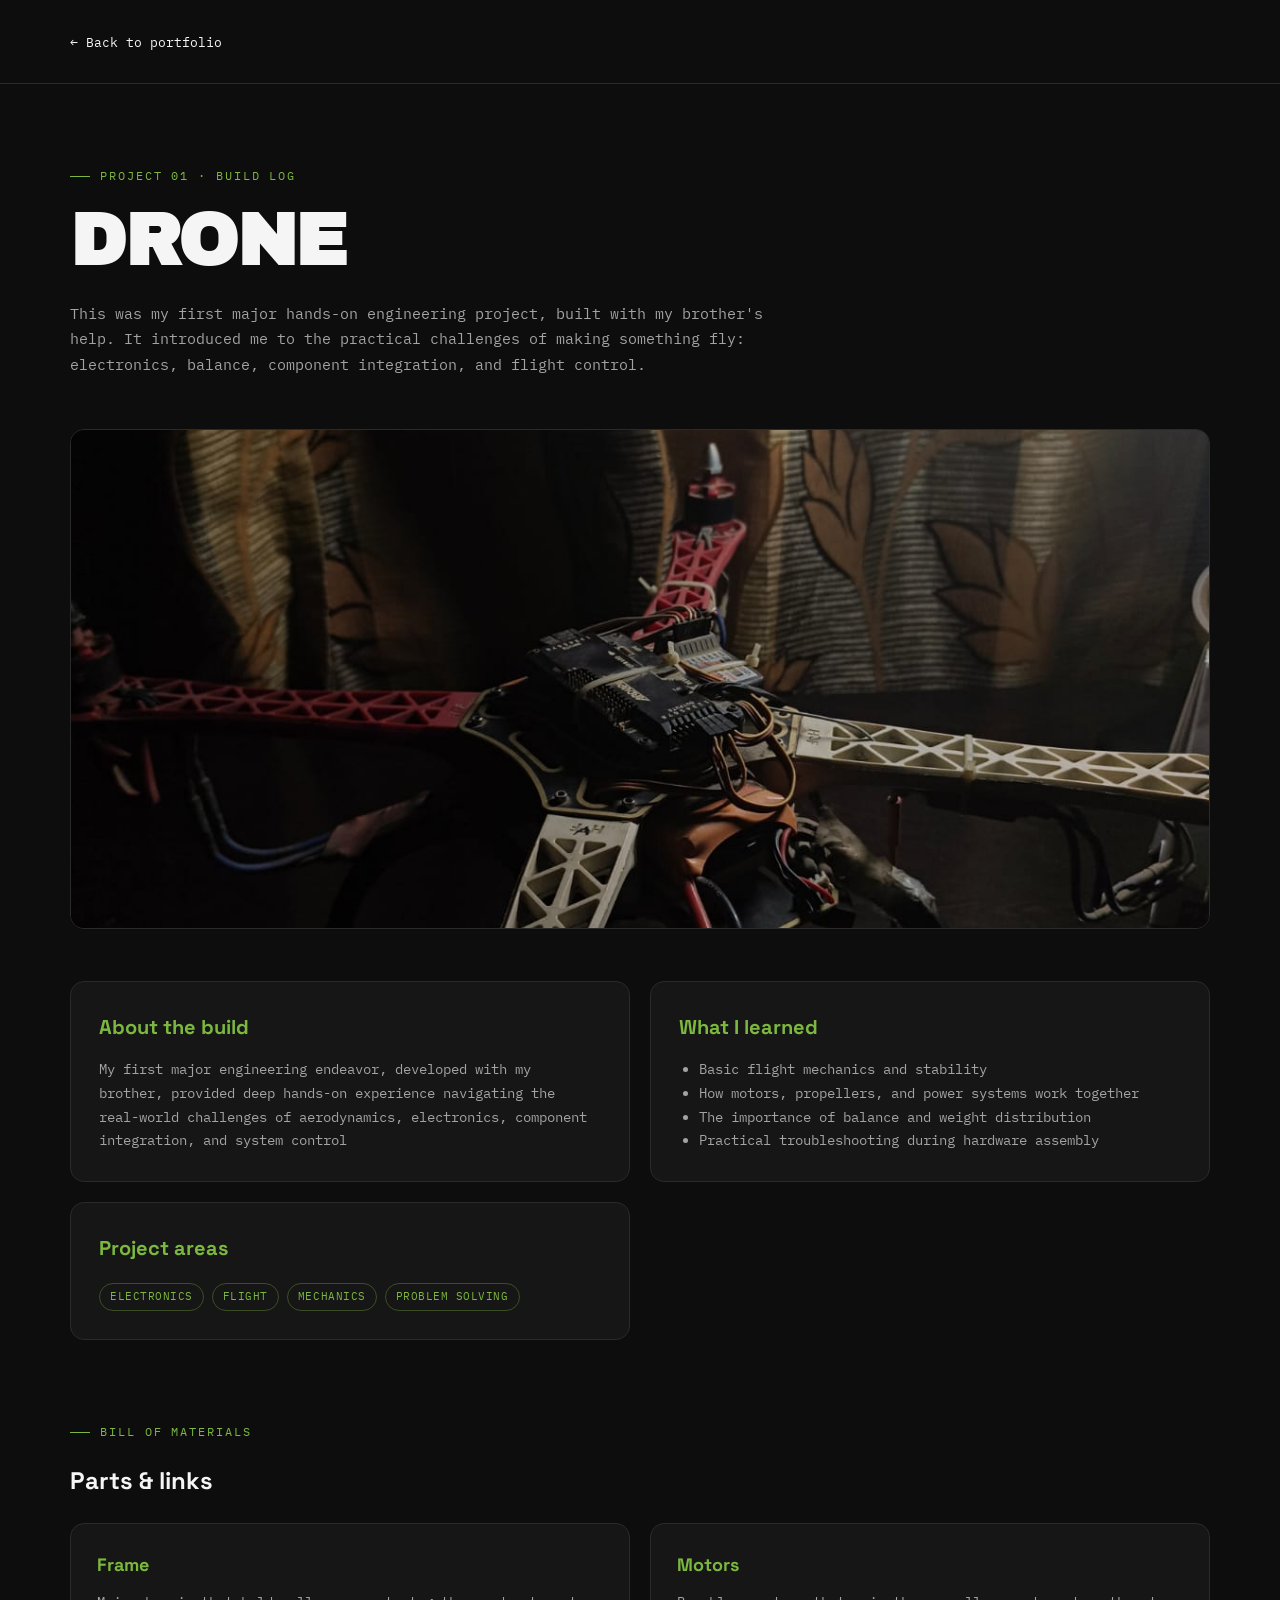
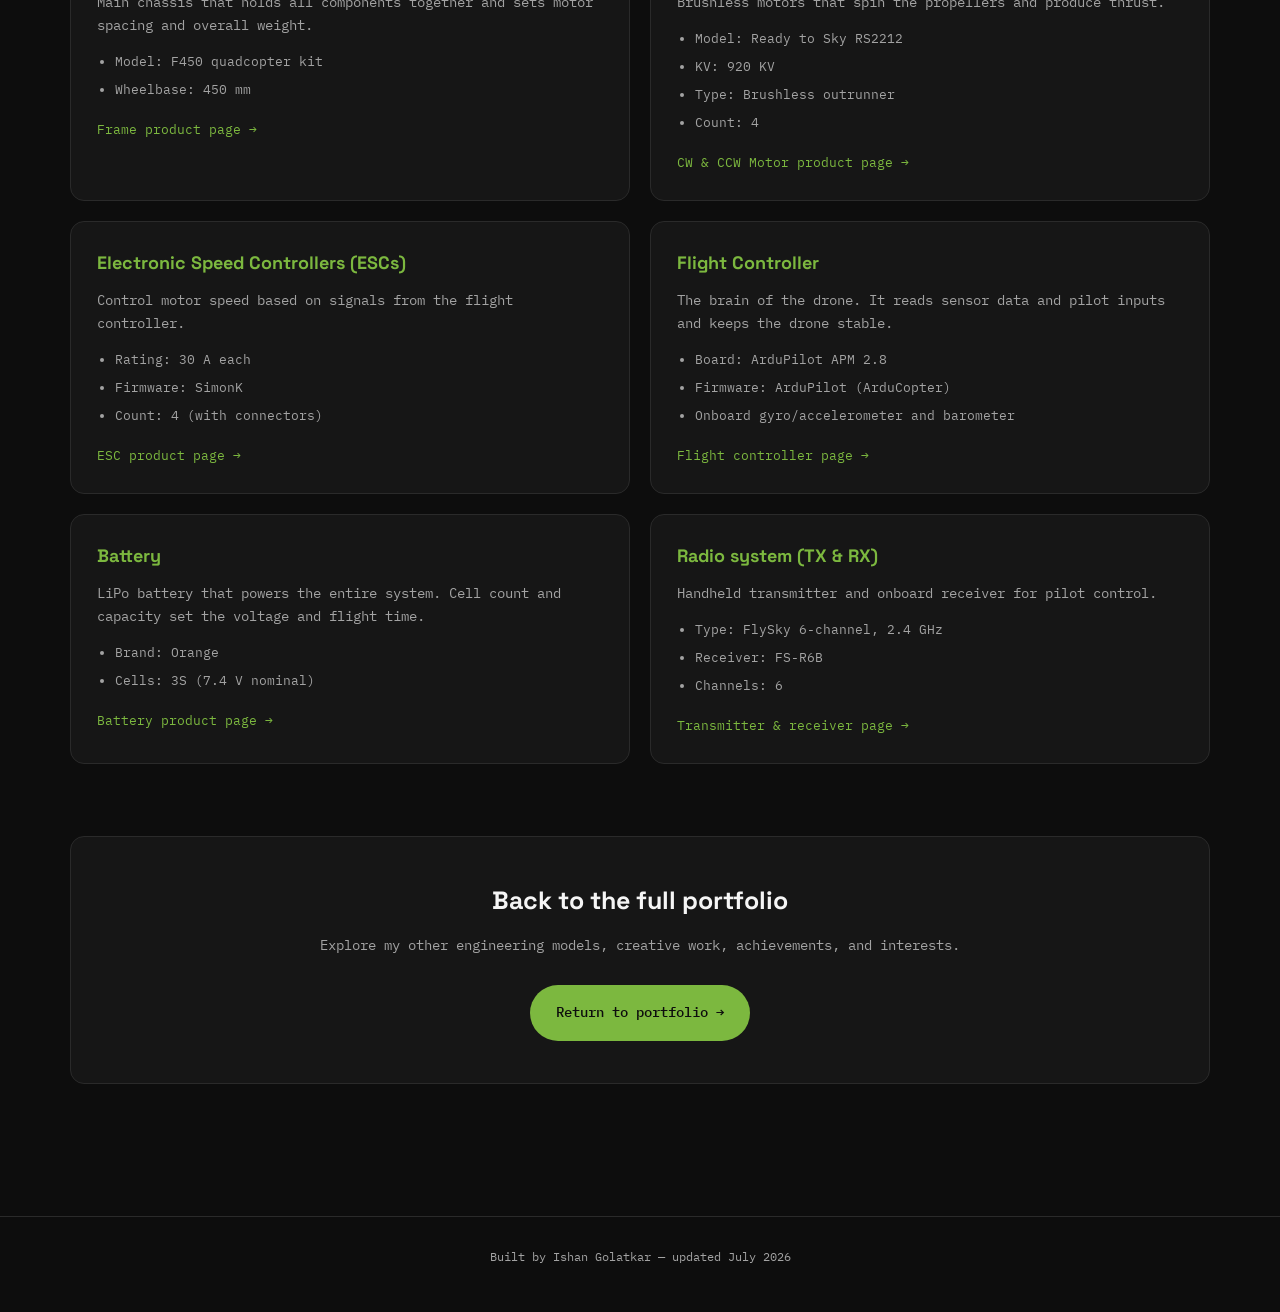
==== drone.html @ 75797061 "Rename Drone.html to drone.html" ====
<!DOCTYPE html>
<html lang="en">
<head>
  <meta charset="UTF-8">
  <meta name="viewport" content="width=device-width, initial-scale=1.0">
  <title>Drone Project — Ishan Golatkar</title>

  <link rel="preconnect" href="https://fonts.googleapis.com">
  <link rel="preconnect" href="https://fonts.gstatic.com" crossorigin>
  <link href="https://fonts.googleapis.com/css2?family=Archivo+Black&family=Space+Grotesk:wght@500;600;700&family=IBM+Plex+Mono:wght@400;500&display=swap" rel="stylesheet">

  <style>
    :root{
      --bg: #0D0D0D;
      --panel: #161616;
      --panel-line: #2A2A2A;
      --ink: #F5F5F5;
      --muted: #A3A3A3;
      --green: #7CB83F;
      --radius: 14px;
    }

    *{
      box-sizing: border-box;
    }

    html{
      scroll-behavior: smooth;
    }

    body{
      margin: 0;
      min-height: 100vh;
      background: var(--bg);
      color: var(--ink);
      font-family: "IBM Plex Mono", monospace;
      line-height: 1.7;
    }

    ::selection{
      background: var(--green);
      color: #0D0D0D;
    }

    .wrap{
      width: min(1140px, calc(100% - 56px));
      margin: 0 auto;
    }

    .display{
      font-family: "Archivo Black", sans-serif;
    }

    .heading{
      font-family: "Space Grotesk", sans-serif;
      font-weight: 700;
    }

    .topbar{
      padding: 28px 0;
      border-bottom: 1px solid var(--panel-line);
    }

    .back-link{
      color: var(--ink);
      text-decoration: none;
      font-size: 13px;
      transition: color 0.2s ease;
    }

    .back-link:hover{
      color: var(--green);
    }

    .hero{
      padding: 82px 0 60px;
    }

    .eyebrow{
      display: flex;
      align-items: center;
      gap: 10px;
      margin-bottom: 18px;
      color: var(--green);
      font-size: 12px;
      letter-spacing: 0.16em;
      text-transform: uppercase;
    }

    .eyebrow::before{
      content: "";
      width: 20px;
      height: 1px;
      background: var(--green);
    }

    h1{
      max-width: 850px;
      margin: 0 0 24px;
      font-size: clamp(40px, 7vw, 72px);
      line-height: 1;
      letter-spacing: -0.02em;
    }

    .intro{
      max-width: 720px;
      margin: 0;
      color: var(--muted);
      font-size: 15px;
    }

    .drone-image{
      width: 100%;
      height: min(500px, 62vw);
      margin: 52px 0;
      overflow: hidden;
      border: 1px solid var(--panel-line);
      border-radius: var(--radius);
      background: linear-gradient(135deg, #242424, #101010);
    }

    .drone-image img{
      width: 100%;
      height: 100%;
      object-fit: cover;
    }

    .image-placeholder{
      display: grid;
      width: 100%;
      height: 100%;
      place-items: center;
      color: var(--muted);
      text-align: center;
      padding: 24px;
    }

    .details-grid{
      display: grid;
      grid-template-columns: 1fr 1fr;
      gap: 20px;
      padding-bottom: 72px;
    }

    .detail-card{
      padding: 28px;
      border: 1px solid var(--panel-line);
      border-radius: var(--radius);
      background: var(--panel);
    }

    .detail-card h2{
      margin: 0 0 14px;
      color: var(--green);
      font-family: "Space Grotesk", sans-serif;
      font-size: 20px;
    }

    .detail-card p,
    .detail-card li{
      color: var(--muted);
      font-size: 14px;
    }

    .detail-card p{
      margin: 0;
    }

    .detail-card ul{
      margin: 0;
      padding-left: 20px;
    }

    .tag-row{
      display: flex;
      flex-wrap: wrap;
      gap: 8px;
      margin-top: 18px;
    }

    .tag{
      padding: 4px 10px;
      border: 1px solid rgba(124, 184, 63, 0.35);
      border-radius: 999px;
      color: var(--green);
      font-size: 10.5px;
      letter-spacing: 0.05em;
      text-transform: uppercase;
    }

    .action-panel{
      margin-bottom: 72px;
      padding: 42px;
      border: 1px solid var(--panel-line);
      border-radius: var(--radius);
      background: var(--panel);
      text-align: center;
    }

    .action-panel h2{
      margin: 0 0 12px;
      font-family: "Space Grotesk", sans-serif;
      font-size: 25px;
    }

    .action-panel p{
      margin: 0 0 28px;
      color: var(--muted);
      font-size: 14px;
    }

    .btn{
      display: inline-flex;
      align-items: center;
      gap: 10px;
      padding: 16px 26px;
      border-radius: 999px;
      background: var(--green);
      color: #0D0D0D;
      font-size: 14px;
      font-weight: 500;
      text-decoration: none;
      transition: transform 0.2s ease, box-shadow 0.25s ease;
    }

    .btn:hover{
      box-shadow: 0 0 28px rgba(124, 184, 63, 0.45);
      transform: translateY(-2px);
    }

    footer{
      padding: 30px 0 45px;
      border-top: 1px solid var(--panel-line);
      color: var(--muted);
      font-size: 11.5px;
      text-align: center;
    }
/* ---------- Parts & Links ---------- */
.parts-section{
  margin-top: 10px;
}

.parts-grid{
  display: grid;
  grid-template-columns: repeat(2, 1fr);
  gap: 20px;
}

.part-card{
  padding: 26px;
  border: 1px solid var(--panel-line);
  border-radius: var(--radius);
  background: var(--panel);
}

.part-card h3{
  margin: 0 0 10px;
  color: var(--green);
  font-family: "Space Grotesk", sans-serif;
  font-size: 18px;
}

.part-desc{
  margin: 0 0 14px;
  color: var(--muted);
  font-size: 13.5px;
}

.part-list{
  margin: 0 0 18px;
  padding-left: 18px;
  color: var(--muted);
  font-size: 13px;
}

.part-list li{
  margin-bottom: 6px;
}

.part-links{
  display: flex;
  flex-wrap: wrap;
  gap: 12px;
}

.part-links a{
  color: var(--green);
  font-size: 13px;
  text-decoration: none;
  transition: color 0.2s ease;
}

.part-links a:hover{
  color: #9fe05c;
}

.parts-note{
  margin: 20px 0 0;
  color: var(--muted);
  font-size: 13px;
}

@media (max-width: 860px){
  .parts-grid{
    grid-template-columns: 1fr;
  }
}
    @media (max-width: 720px){
      .wrap{
        width: min(100% - 40px, 1140px);
      }

      .hero{
        padding: 58px 0 42px;
      }

      .details-grid{
        grid-template-columns: 1fr;
      }

      .action-panel{
        padding: 30px 22px;
      }
    }
  </style>
</head>

<body>
  <header class="topbar">
    <div class="wrap">
      <a class="back-link" href="index.html">← Back to portfolio</a>
    </div>
  </header>

  <main>
    <section class="hero">
      <div class="wrap">
        <div class="eyebrow">Project 01 · Build Log</div>

        <h1 class="display">DRONE</h1>

        <p class="intro">
         This was my first major hands-on engineering project, built with my brother's help. It introduced me to the practical challenges of making something fly: electronics, balance, component integration, and flight control.
        </p>

        <div class="drone-image">
          <img src="DronePic1.jpeg" alt="Drone project built by Ishan Golatkar" width="100">
        </div>

 <div class="details-grid">
  <article class="detail-card">
    <h2>About the build</h2>
    <p>
      My first major engineering endeavor, developed with my brother, provided deep hands-on experience navigating the real-world challenges of aerodynamics, electronics, component integration, and system control
    </p>
  </article>

  <article class="detail-card">
    <h2>What I learned</h2>
    <ul>
      <li>Basic flight mechanics and stability</li>
      <li>How motors, propellers, and power systems work together</li>
      <li>The importance of balance and weight distribution</li>
      <li>Practical troubleshooting during hardware assembly</li>
    </ul>
  </article>

  <article class="detail-card">
    <h2>Project areas</h2>
    <div class="tag-row">
      <span class="tag">Electronics</span>
      <span class="tag">Flight</span>
      <span class="tag">Mechanics</span>
      <span class="tag">Problem Solving</span>
    </div>
  </article>
</div>

<!-- Parts & Links -->
<div class="parts-section" style="margin-bottom:72px;">
  <div class="eyebrow">Bill of Materials</div>
  <h2 class="section-title heading" style="margin:0 0 22px;">Parts &amp; links</h2>

  <div class="parts-grid">
    <article class="part-card">
      <h3>Frame</h3>
      <p class="part-desc">
        Main chassis that holds all components together and sets motor spacing and overall weight.
      </p>
      <ul class="part-list">
        <li>Model: F450 quadcopter kit</li>
        <li>Wheelbase: 450 mm</li>
      </ul>
      <div class="part-links">
        <a href="https://www.amazon.in/Robodo-Electronics-Quadcopter-Integrated-Version/dp/B00MYC7NDE/ref=sr_1_2?crid=1XYM9X7AWI969&dib=eyJ2IjoiMSJ9.[base64].nqcUJki4hebZ2mUBaEeFCQfpHLEH390BTCZkfl2EDUQ&dib_tag=se&keywords=f+450+drone+frame&qid=1790789632&sprefix=F+450+%2Caps%2C243&sr=8-2" target="_blank" rel="noopener noreferrer">Frame product page →</a>
      </div>
    </article>

    <article class="part-card">
      <h3>Motors</h3>
      <p class="part-desc">
        Brushless motors that spin the propellers and produce thrust.
      </p>
      <ul class="part-list">
        <li>Model: Ready to Sky RS2212</li>
        <li>KV: 920 KV</li>
        <li>Type: Brushless outrunner</li>
        <li>Count: 4</li>
      </ul>
      <div class="part-links">
        <a href="https://www.amazon.in/Readytosky-920KV-Brushless-Phantom-Quadcopter/dp/B075DD16LK" target="_blank" rel="noopener noreferrer">CW & CCW Motor product page →</a>
      </div>
    </article>

    <article class="part-card">
      <h3>Electronic Speed Controllers (ESCs)</h3>
      <p class="part-desc">
        Control motor speed based on signals from the flight controller.
      </p>
      <ul class="part-list">
        <li>Rating: 30 A each</li>
        <li>Firmware: SimonK</li>
        <li>Count: 4 (with connectors)</li>
      </ul>
      <div class="part-links">
        <a href="https://www.amazon.in/Robocraze-SimonK-Electronic-Controller-Connectors/dp/B0DP6FYJSK/ref=pd_rhf_se_s_pd_sbs_rvi_d_sccl_1_4/525-0039109-1415641?pd_rd_w=Vuaxe&content-id=amzn1.sym.ed04a9b6-f1e8-467f-8e81-e050db1b5151&pf_rd_p=ed04a9b6-f1e8-467f-8e81-e050db1b5151&pf_rd_r=JTJZRRSS85X3H0BW9VR9&pd_rd_wg=lpK9r&pd_rd_r=eaba49ba-5fc0-4120-93d1-457121d24e1b&pd_rd_i=B0DP6FYJSK&psc=1" target="_blank" rel="noopener noreferrer">ESC product page →</a>
      </div>
    </article>

    <article class="part-card">
      <h3>Flight Controller</h3>
      <p class="part-desc">
        The brain of the drone. It reads sensor data and pilot inputs and keeps the drone stable.
      </p>
      <ul class="part-list">
        <li>Board: ArduPilot APM 2.8</li>
        <li>Firmware: ArduPilot (ArduCopter)</li>
        <li>Onboard gyro/accelerometer and barometer</li>
      </ul>
      <div class="part-links">
        <a href="https://www.amazon.in/ArduPilot-Flight-Controller-Telemetry-Drones/dp/B0GVTZYZ8D" target="_blank" rel="noopener noreferrer">Flight controller page →</a>
      </div>
    </article>

    <article class="part-card">
      <h3>Battery</h3>
      <p class="part-desc">
        LiPo battery that powers the entire system. Cell count and capacity set the voltage and flight time.
      </p>
      <ul class="part-list">
        <li>Brand: Orange</li>
        <li>Cells: 3S (7.4 V nominal)</li>
      </ul>
      <div class="part-links">
        <a href="https://www.google.com/search?ibp=oshop&prds=pvt:hg,pvo:48,imageDocid:13243820354422718388,headlineOfferDocid:14326584008345958160,productDocid:14326584008345958160&q=product&sa=X&ved=2ahUKEwjciee-7JaXAxUyluEIHd0AA3MQgLcPegoIAggACAAIJxAn&biw=1920&bih=953&dpr=1" target="_blank" rel="noopener noreferrer">Battery product page →</a>
      </div>
    </article>

    <article class="part-card">
      <h3>Radio system (TX &amp; RX)</h3>
      <p class="part-desc">
        Handheld transmitter and onboard receiver for pilot control.
      </p>
      <ul class="part-list">
        <li>Type: FlySky 6-channel, 2.4 GHz</li>
        <li>Receiver: FS-R6B</li>
        <li>Channels: 6</li>
      </ul>
      <div class="part-links">
        <a href="https://www.amazon.in/RoboCraze-Transmitter-Quadcopter-Helicopter-Controller/dp/B08HZD5YRB/ref=pd_sbs_d_sccl_2_3/525-0039109-1415641?pd_rd_w=ElHfF&content-id=amzn1.sym.d1406b44-aa69-47e4-9270-f613e12d52dc&pf_rd_p=d1406b44-aa69-47e4-9270-f613e12d52dc&pf_rd_r=3XY41ANJJHQVGBH2DKY2&pd_rd_wg=Rs2ZL&pd_rd_r=7c8b8e64-d8be-4199-82b6-b780242c9ea6&pd_rd_i=B08HZD5YRB&psc=1" target="_blank" rel="noopener noreferrer">Transmitter &amp; receiver page →</a>
      </div>
    </article>
  </div>
</div>
        <div class="action-panel">
          <h2 class="heading">Back to the full portfolio</h2>
          <p>
            Explore my other engineering models, creative work, achievements,
            and interests.
          </p>
          <a class="btn" href="index.html">Return to portfolio →</a>
        </div>
      </div>
    </section>
  </main>

  <footer>
    <div class="wrap">Built by Ishan Golatkar — updated July 2026</div>
  </footer>
</body>
</html>
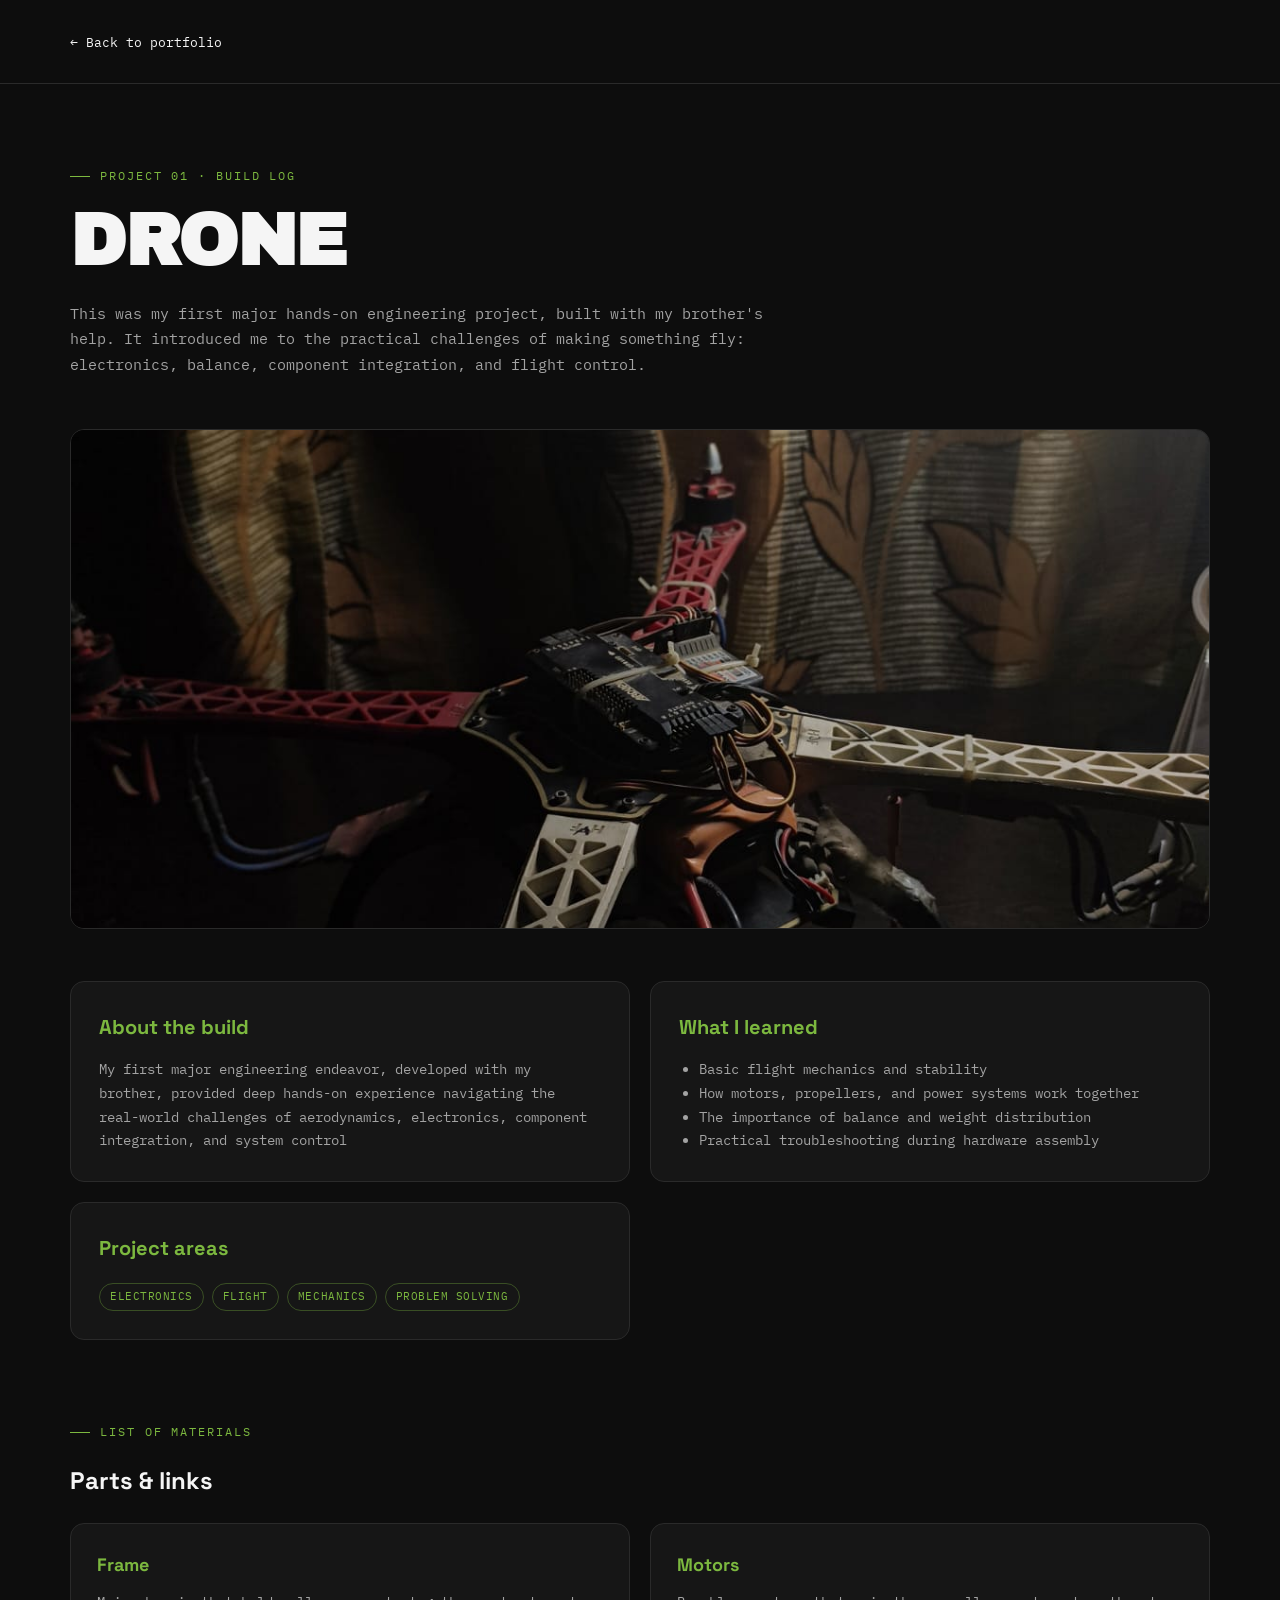
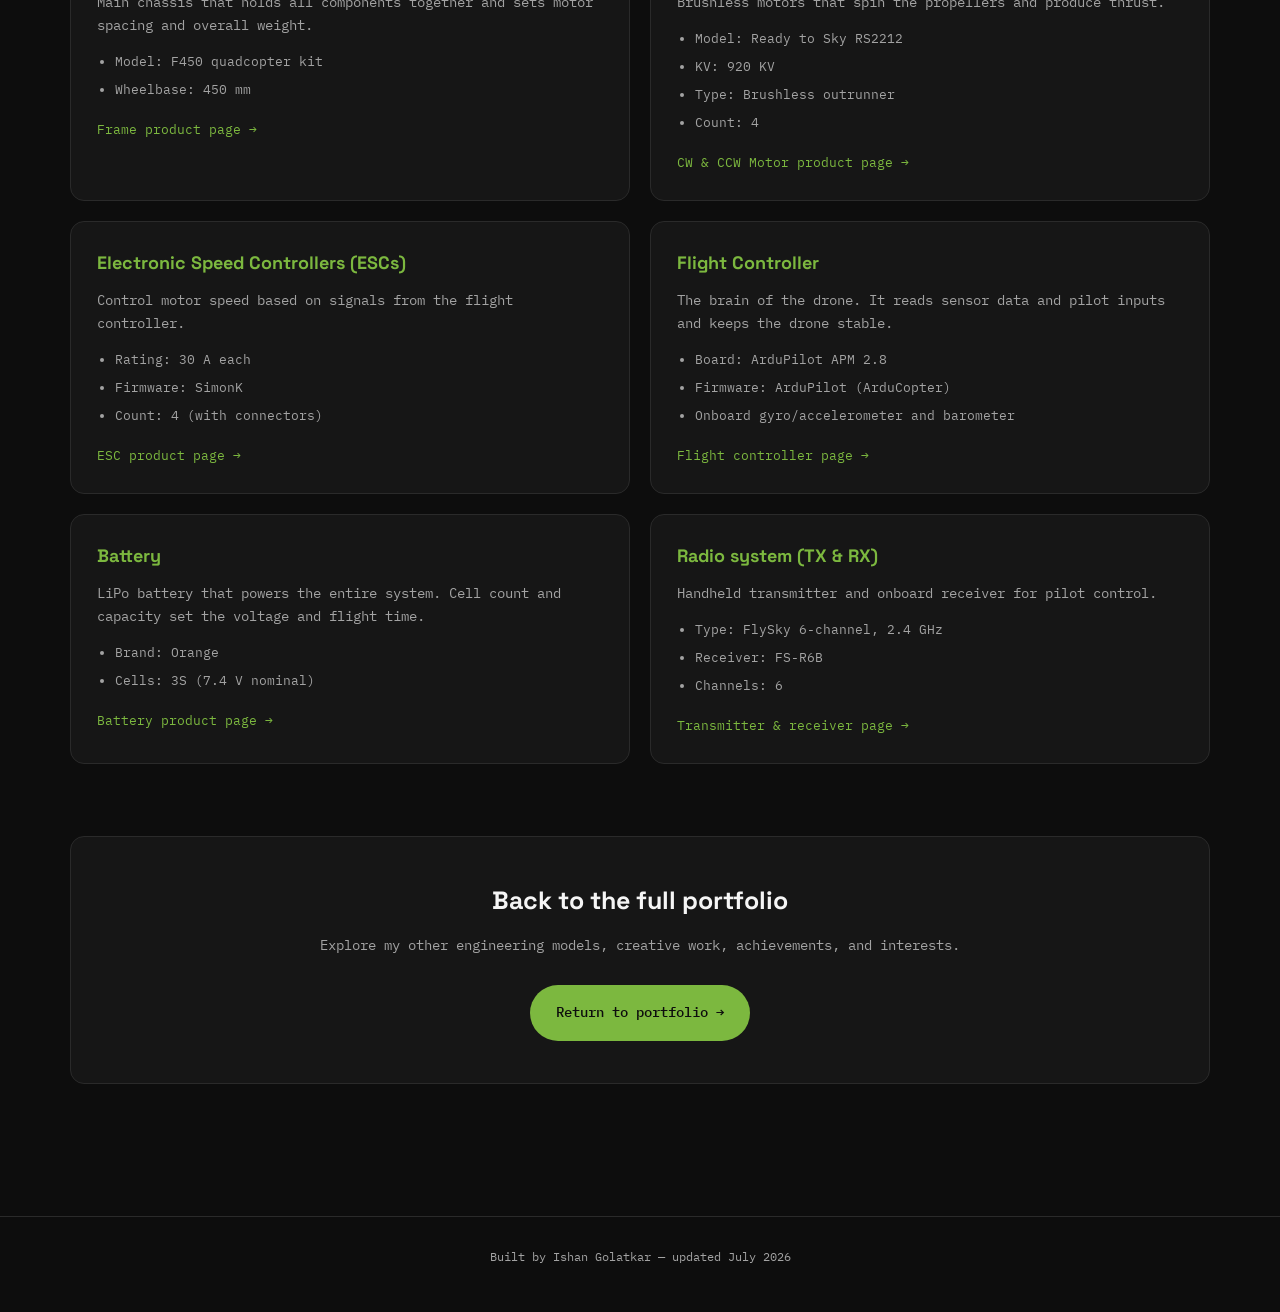
==== commit 6ba3a0f5: "Restore drone project HTML structure and styles The HTML structure and styling for the drone project" ====
--- a/drone.html
+++ b/drone.html
@@ -378,7 +378,7 @@
 
 <!-- Parts & Links -->
 <div class="parts-section" style="margin-bottom:72px;">
-  <div class="eyebrow">Bill of Materials</div>
+  <div class="eyebrow">List of Materials</div>
   <h2 class="section-title heading" style="margin:0 0 22px;">Parts &amp; links</h2>
 
   <div class="parts-grid">
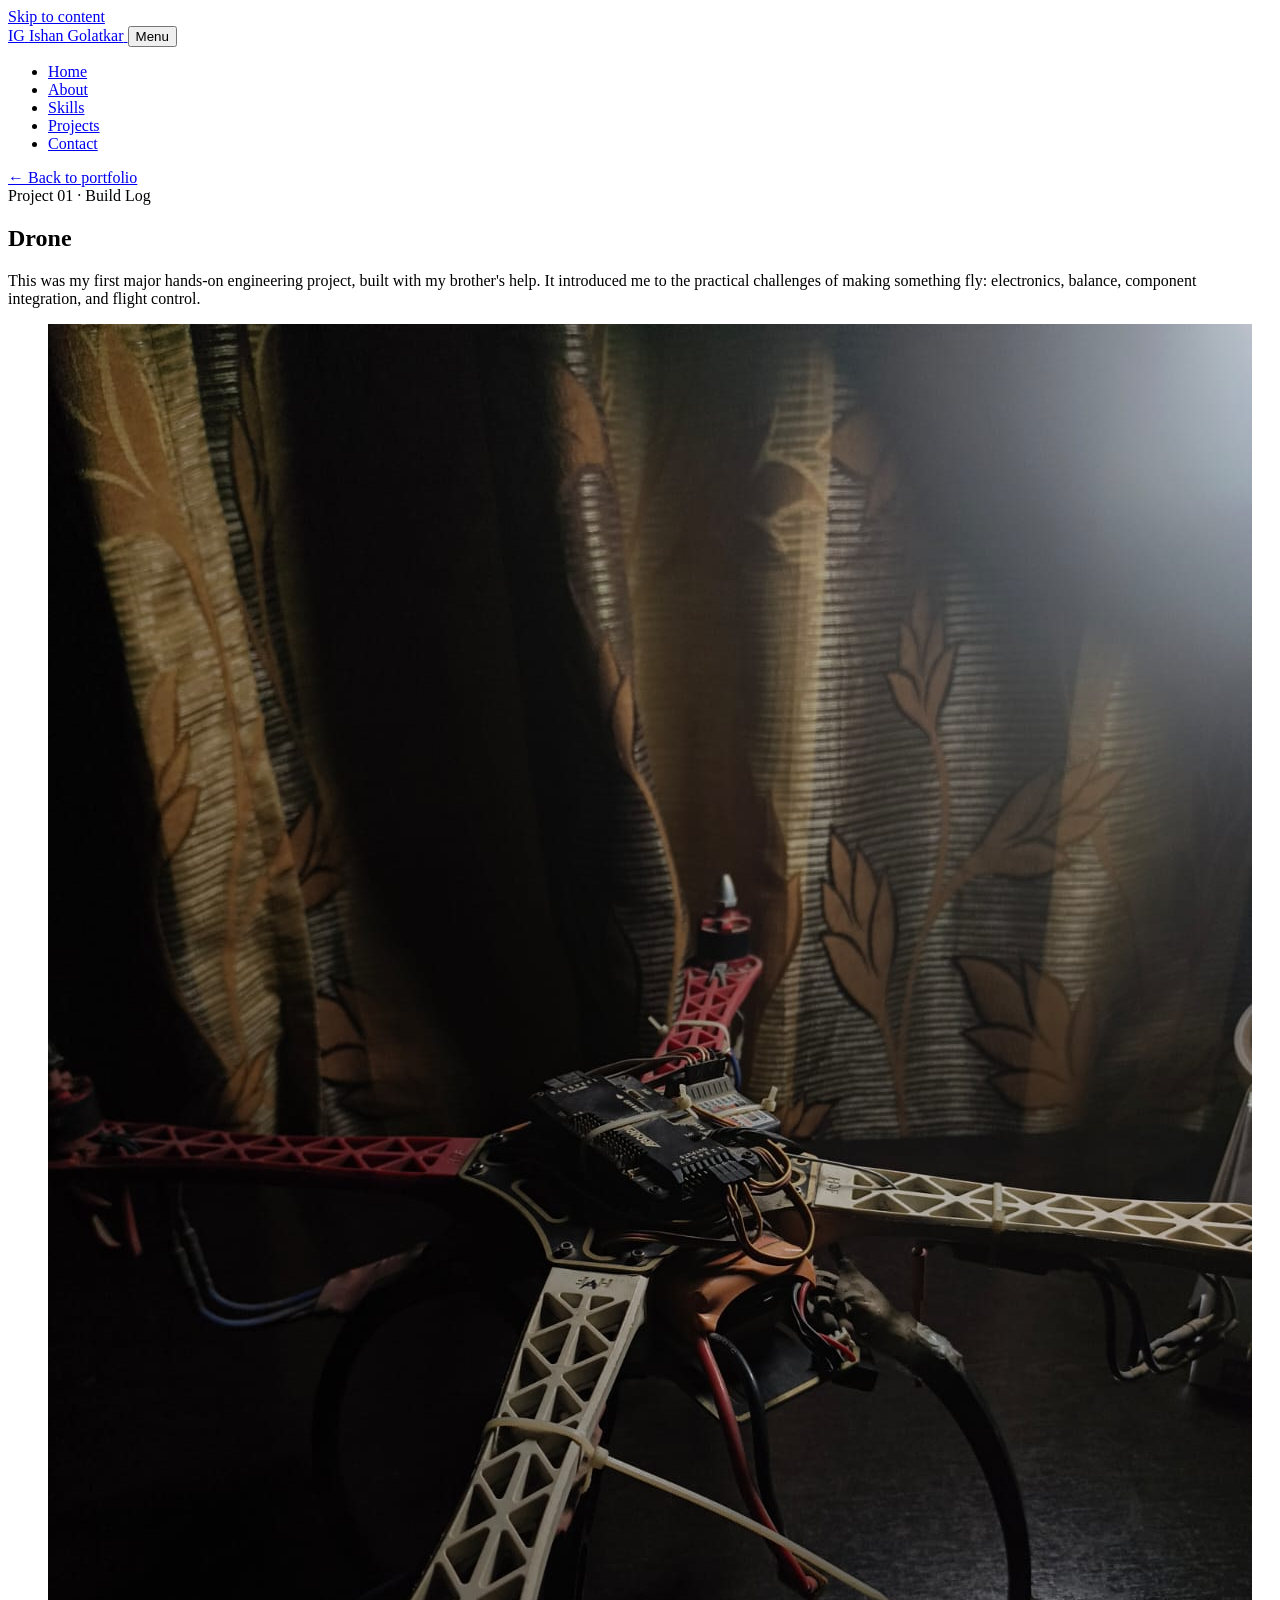
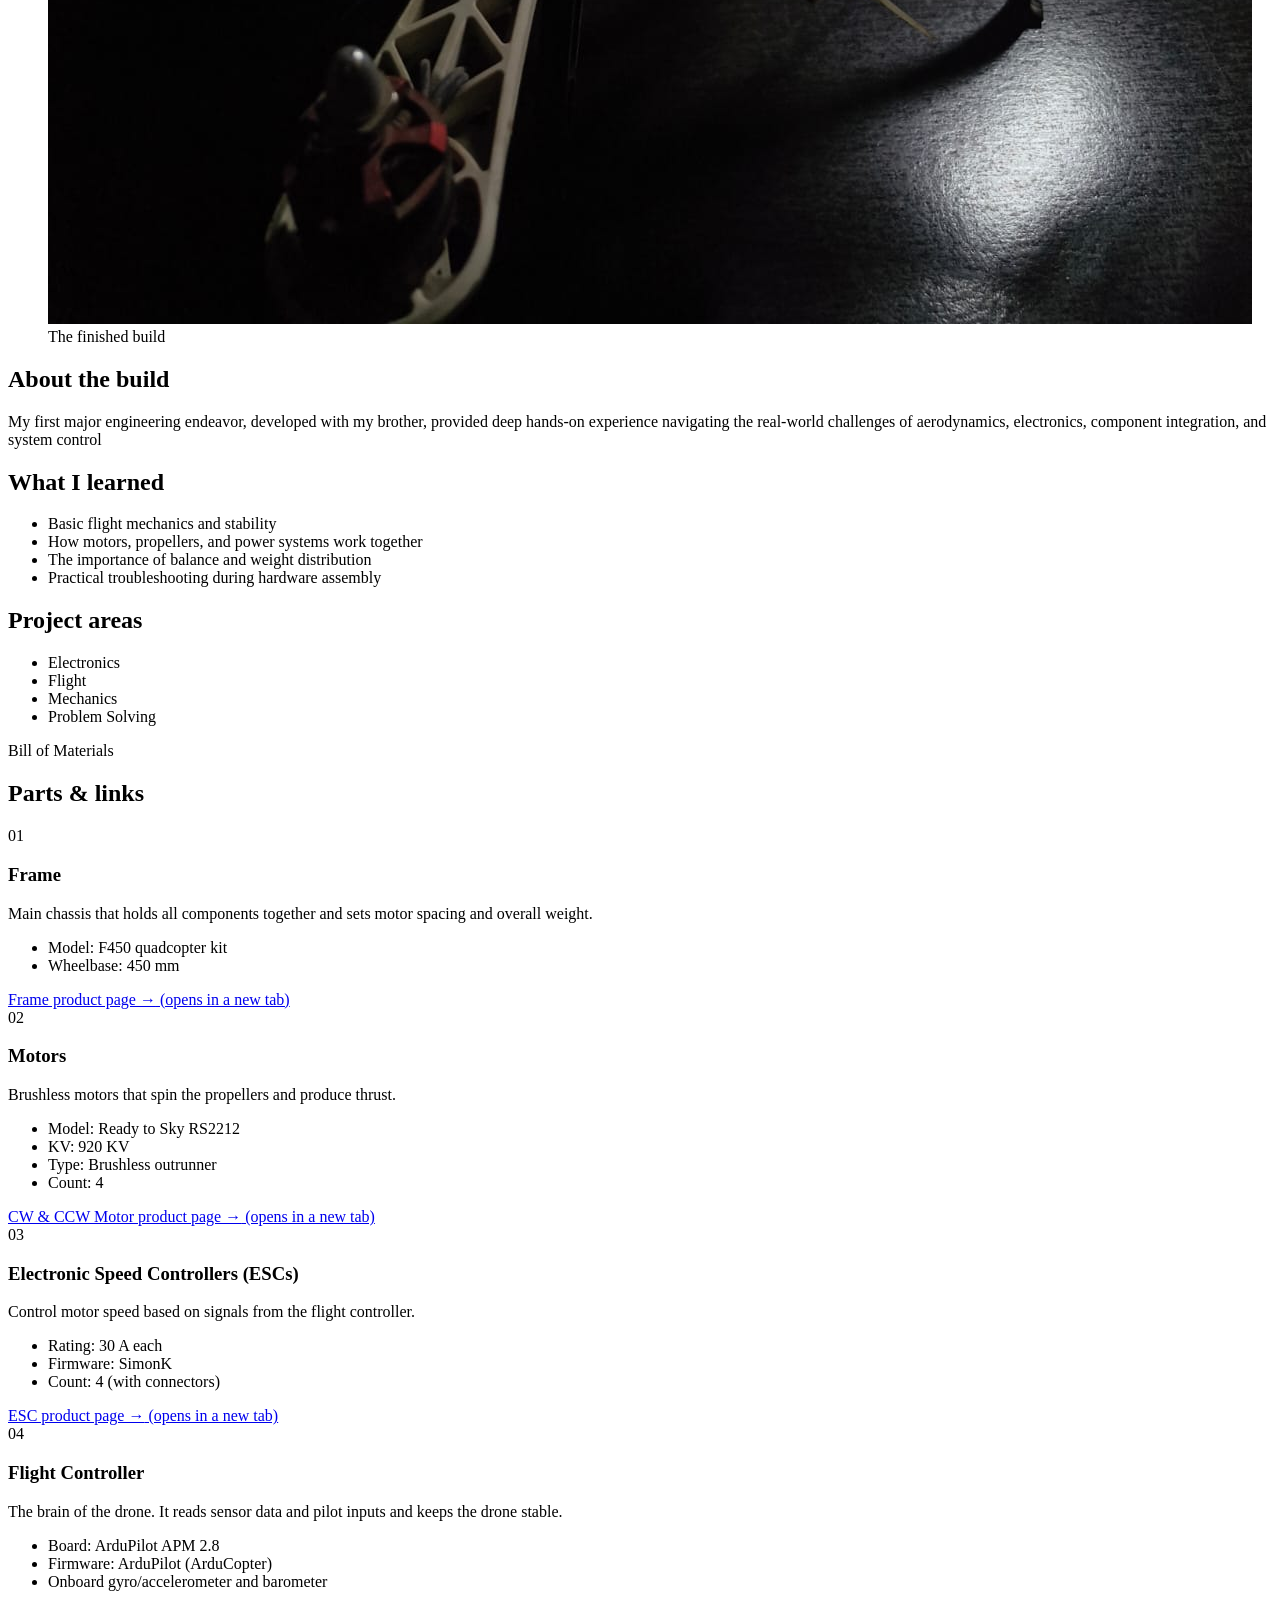
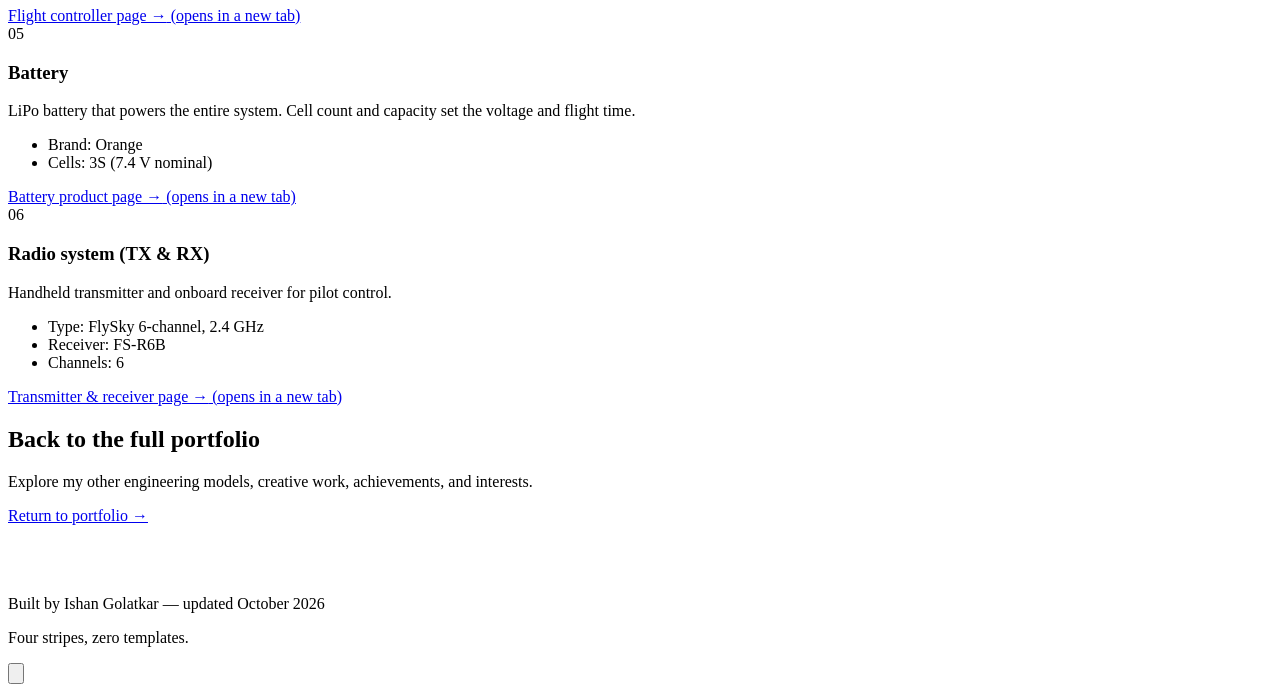
==== commit 59f81446: "Enhance drone.html with meta tags and layout updates Updated drone.html to include meta description," ====
--- a/drone.html
+++ b/drone.html
@@ -4,488 +4,186 @@
   <meta charset="UTF-8">
   <meta name="viewport" content="width=device-width, initial-scale=1.0">
   <title>Drone Project — Ishan Golatkar</title>
-
+  <meta name="description" content="Ishan Golatkar's drone build: an F450 quadcopter with an ArduPilot APM 2.8 flight controller, with the full parts list and links.">
+  <meta name="theme-color" content="#FBE3B0">
+  <script>document.documentElement.classList.add('js');</script>
   <link rel="preconnect" href="https://fonts.googleapis.com">
   <link rel="preconnect" href="https://fonts.gstatic.com" crossorigin>
-  <link href="https://fonts.googleapis.com/css2?family=Archivo+Black&family=Space+Grotesk:wght@500;600;700&family=IBM+Plex+Mono:wght@400;500&display=swap" rel="stylesheet">
+  <link href="https://fonts.googleapis.com/css2?family=Archivo+Black&family=Caveat:wght@600&family=IBM+Plex+Mono:wght@400;500&family=Space+Grotesk:wght@400;500;700&display=swap" rel="stylesheet">
+  <link rel="stylesheet" href="style.css">
+  <script src="script.js" defer></script>
+</head>
+<body>
 
-  <style>
-    :root{
-      --bg: #0D0D0D;
-      --panel: #161616;
-      --panel-line: #2A2A2A;
-      --ink: #F5F5F5;
-      --muted: #A3A3A3;
-      --green: #7CB83F;
-      --radius: 14px;
-    }
+<a class="skip" href="#main">Skip to content</a>
 
-    *{
-      box-sizing: border-box;
-    }
+<header class="site-header" id="top">
+  <div class="wrap header-inner">
+    <a class="brand" href="index.html" aria-label="Ishan Golatkar, back to the portfolio">
+      <span class="brand-mark" aria-hidden="true">IG</span>
+      <span class="brand-name">Ishan Golatkar</span>
+    </a>
+    <button class="menu-toggle" type="button" aria-expanded="false" aria-controls="nav-links">
+      <span class="sr-only">Menu</span>
+      <span class="bars" aria-hidden="true"></span>
+    </button>
+    <nav aria-label="Primary">
+      <ul class="nav-links" id="nav-links">
+        <li><a href="index.html">Home</a></li>
+        <li><a href="index.html#about">About</a></li>
+        <li><a href="index.html#skills">Skills</a></li>
+        <li><a href="index.html#projects" aria-current="page">Projects</a></li>
+        <li><a href="index.html#contact">Contact</a></li>
+      </ul>
+    </nav>
+  </div>
+</header>
 
-    html{
-      scroll-behavior: smooth;
-    }
+<main id="main">
 
-    body{
-      margin: 0;
-      min-height: 100vh;
-      background: var(--bg);
-      color: var(--ink);
-      font-family: "IBM Plex Mono", monospace;
-      line-height: 1.7;
-    }
+  <section class="proj-hero">
+    <div class="wrap">
+      <a class="crumb reveal" href="index.html"><span aria-hidden="true">&larr;</span> Back to portfolio</a>
+      <div class="eyebrow reveal">Project 01 · Build Log</div>
+      <h1 class="reveal" style="--d:.05s">Drone</h1>
+      <p class="intro reveal" style="--d:.1s">This was my first major hands-on engineering project, built with my brother's help. It introduced me to the practical challenges of making something fly: electronics, balance, component integration, and flight control.</p>
 
-    ::selection{
-      background: var(--green);
-      color: #0D0D0D;
-    }
+      <figure class="proj-shot reveal" style="--d:.15s">
+        <img src="DronePic1.jpeg" width="1204" height="1600" fetchpriority="high"
+             alt="The assembled drone: a red and white quadcopter frame with the flight controller mounted in the centre, photographed in low light">
+        <figcaption>The finished build</figcaption>
+      </figure>
 
-    .wrap{
-      width: min(1140px, calc(100% - 56px));
-      margin: 0 auto;
-    }
+      <div class="details-grid">
+        <article class="detail reveal">
+          <h2>About the build</h2>
+          <p>My first major engineering endeavor, developed with my brother, provided deep hands-on experience navigating the real-world challenges of aerodynamics, electronics, component integration, and system control</p>
+        </article>
 
-    .display{
-      font-family: "Archivo Black", sans-serif;
-    }
+        <article class="detail reveal" style="--d:.07s">
+          <h2>What I learned</h2>
+          <ul>
+            <li>Basic flight mechanics and stability</li>
+            <li>How motors, propellers, and power systems work together</li>
+            <li>The importance of balance and weight distribution</li>
+            <li>Practical troubleshooting during hardware assembly</li>
+          </ul>
+        </article>
 
-    .heading{
-      font-family: "Space Grotesk", sans-serif;
-      font-weight: 700;
-    }
+        <article class="detail reveal" style="--d:.14s">
+          <h2>Project areas</h2>
+          <ul class="tags">
+            <li class="tag">Electronics</li>
+            <li class="tag">Flight</li>
+            <li class="tag">Mechanics</li>
+            <li class="tag">Problem Solving</li>
+          </ul>
+        </article>
+      </div>
+    </div>
+  </section>
 
-    .topbar{
-      padding: 28px 0;
-      border-bottom: 1px solid var(--panel-line);
-    }
+  <section class="section section--alt" id="parts" aria-labelledby="parts-title">
+    <div class="wrap">
+      <div class="eyebrow reveal">Bill of Materials</div>
+      <h2 class="section-title reveal" id="parts-title">Parts <span class="squiggle">&amp; links</span></h2>
 
-    .back-link{
-      color: var(--ink);
-      text-decoration: none;
-      font-size: 13px;
-      transition: color 0.2s ease;
-    }
+      <div class="parts-grid">
+        <article class="part reveal">
+          <span class="part-no">01</span>
+          <h3>Frame</h3>
+          <p class="part-desc">Main chassis that holds all components together and sets motor spacing and overall weight.</p>
+          <ul class="part-list">
+            <li>Model: F450 quadcopter kit</li>
+            <li>Wheelbase: 450 mm</li>
+          </ul>
+          <a class="part-link" href="https://www.amazon.in/Robodo-Electronics-Quadcopter-Integrated-Version/dp/B00MYC7NDE/ref=sr_1_2?crid=1XYM9X7AWI969&amp;dib=eyJ2IjoiMSJ9.[base64].nqcUJki4hebZ2mUBaEeFCQfpHLEH390BTCZkfl2EDUQ&amp;dib_tag=se&amp;keywords=f+450+drone+frame&amp;qid=1790789632&amp;sprefix=F+450+%2Caps%2C243&amp;sr=8-2" target="_blank" rel="noopener noreferrer">Frame product page →<span class="sr-only"> (opens in a new tab)</span></a>
+        </article>
 
-    .back-link:hover{
-      color: var(--green);
-    }
+        <article class="part reveal" style="--d:.06s">
+          <span class="part-no">02</span>
+          <h3>Motors</h3>
+          <p class="part-desc">Brushless motors that spin the propellers and produce thrust.</p>
+          <ul class="part-list">
+            <li>Model: Ready to Sky RS2212</li>
+            <li>KV: 920 KV</li>
+            <li>Type: Brushless outrunner</li>
+            <li>Count: 4</li>
+          </ul>
+          <a class="part-link" href="https://www.amazon.in/Readytosky-920KV-Brushless-Phantom-Quadcopter/dp/B075DD16LK" target="_blank" rel="noopener noreferrer">CW &amp; CCW Motor product page →<span class="sr-only"> (opens in a new tab)</span></a>
+        </article>
 
-    .hero{
-      padding: 82px 0 60px;
-    }
+        <article class="part reveal">
+          <span class="part-no">03</span>
+          <h3>Electronic Speed Controllers (ESCs)</h3>
+          <p class="part-desc">Control motor speed based on signals from the flight controller.</p>
+          <ul class="part-list">
+            <li>Rating: 30 A each</li>
+            <li>Firmware: SimonK</li>
+            <li>Count: 4 (with connectors)</li>
+          </ul>
+          <a class="part-link" href="https://www.amazon.in/Robocraze-SimonK-Electronic-Controller-Connectors/dp/B0DP6FYJSK/ref=pd_rhf_se_s_pd_sbs_rvi_d_sccl_1_4/525-0039109-1415641?pd_rd_w=Vuaxe&amp;content-id=amzn1.sym.ed04a9b6-f1e8-467f-8e81-e050db1b5151&amp;pf_rd_p=ed04a9b6-f1e8-467f-8e81-e050db1b5151&amp;pf_rd_r=JTJZRRSS85X3H0BW9VR9&amp;pd_rd_wg=lpK9r&amp;pd_rd_r=eaba49ba-5fc0-4120-93d1-457121d24e1b&amp;pd_rd_i=B0DP6FYJSK&amp;psc=1" target="_blank" rel="noopener noreferrer">ESC product page →<span class="sr-only"> (opens in a new tab)</span></a>
+        </article>
 
-    .eyebrow{
-      display: flex;
-      align-items: center;
-      gap: 10px;
-      margin-bottom: 18px;
-      color: var(--green);
-      font-size: 12px;
-      letter-spacing: 0.16em;
-      text-transform: uppercase;
-    }
+        <article class="part reveal" style="--d:.06s">
+          <span class="part-no">04</span>
+          <h3>Flight Controller</h3>
+          <p class="part-desc">The brain of the drone. It reads sensor data and pilot inputs and keeps the drone stable.</p>
+          <ul class="part-list">
+            <li>Board: ArduPilot APM 2.8</li>
+            <li>Firmware: ArduPilot (ArduCopter)</li>
+            <li>Onboard gyro/accelerometer and barometer</li>
+          </ul>
+          <a class="part-link" href="https://www.amazon.in/ArduPilot-Flight-Controller-Telemetry-Drones/dp/B0GVTZYZ8D" target="_blank" rel="noopener noreferrer">Flight controller page →<span class="sr-only"> (opens in a new tab)</span></a>
+        </article>
 
-    .eyebrow::before{
-      content: "";
-      width: 20px;
-      height: 1px;
-      background: var(--green);
-    }
+        <article class="part reveal">
+          <span class="part-no">05</span>
+          <h3>Battery</h3>
+          <p class="part-desc">LiPo battery that powers the entire system. Cell count and capacity set the voltage and flight time.</p>
+          <ul class="part-list">
+            <li>Brand: Orange</li>
+            <li>Cells: 3S (7.4 V nominal)</li>
+          </ul>
+          <a class="part-link" href="https://www.google.com/search?ibp=oshop&amp;prds=pvt:hg,pvo:48,imageDocid:13243820354422718388,headlineOfferDocid:14326584008345958160,productDocid:14326584008345958160&amp;q=product&amp;sa=X&amp;ved=2ahUKEwjciee-7JaXAxUyluEIHd0AA3MQgLcPegoIAggACAAIJxAn&amp;biw=1920&amp;bih=953&amp;dpr=1" target="_blank" rel="noopener noreferrer">Battery product page →<span class="sr-only"> (opens in a new tab)</span></a>
+        </article>
 
-    h1{
-      max-width: 850px;
-      margin: 0 0 24px;
-      font-size: clamp(40px, 7vw, 72px);
-      line-height: 1;
-      letter-spacing: -0.02em;
-    }
+        <article class="part reveal" style="--d:.06s">
+          <span class="part-no">06</span>
+          <h3>Radio system (TX &amp; RX)</h3>
+          <p class="part-desc">Handheld transmitter and onboard receiver for pilot control.</p>
+          <ul class="part-list">
+            <li>Type: FlySky 6-channel, 2.4 GHz</li>
+            <li>Receiver: FS-R6B</li>
+            <li>Channels: 6</li>
+          </ul>
+          <a class="part-link" href="https://www.amazon.in/RoboCraze-Transmitter-Quadcopter-Helicopter-Controller/dp/B08HZD5YRB/ref=pd_sbs_d_sccl_2_3/525-0039109-1415641?pd_rd_w=ElHfF&amp;content-id=amzn1.sym.d1406b44-aa69-47e4-9270-f613e12d52dc&amp;pf_rd_p=d1406b44-aa69-47e4-9270-f613e12d52dc&amp;pf_rd_r=3XY41ANJJHQVGBH2DKY2&amp;pd_rd_wg=Rs2ZL&amp;pd_rd_r=7c8b8e64-d8be-4199-82b6-b780242c9ea6&amp;pd_rd_i=B08HZD5YRB&amp;psc=1" target="_blank" rel="noopener noreferrer">Transmitter &amp; receiver page →<span class="sr-only"> (opens in a new tab)</span></a>
+        </article>
+      </div>
 
-    .intro{
-      max-width: 720px;
-      margin: 0;
-      color: var(--muted);
-      font-size: 15px;
-    }
+      <div class="back-panel reveal" data-cursor-theme="orange">
+        <h2>Back to the full portfolio</h2>
+        <p>Explore my other engineering models, creative work, achievements, and interests.</p>
+        <a class="btn btn--dark" href="index.html">Return to portfolio <span class="arrow" aria-hidden="true">&rarr;</span></a>
+      </div>
+    </div>
+  </section>
 
-    .drone-image{
-      width: 100%;
-      height: min(500px, 62vw);
-      margin: 52px 0;
-      overflow: hidden;
-      border: 1px solid var(--panel-line);
-      border-radius: var(--radius);
-      background: linear-gradient(135deg, #242424, #101010);
-    }
+</main>
 
-    .drone-image img{
-      width: 100%;
-      height: 100%;
-      object-fit: cover;
-    }
+<footer class="site-footer" style="padding-top:clamp(30px,4.5vw,54px)">
+  <div class="wrap">
+    <div class="footer-stripes" aria-hidden="true"><i></i><i></i><i></i><i></i></div>
+    <div class="footer-inner">
+      <p>Built by Ishan Golatkar — updated October 2026</p>
+      <p>Four stripes, zero templates.</p>
+    </div>
+  </div>
+</footer>
 
-    .image-placeholder{
-      display: grid;
-      width: 100%;
-      height: 100%;
-      place-items: center;
-      color: var(--muted);
-      text-align: center;
-      padding: 24px;
-    }
+<button class="to-top" type="button" aria-label="Back to top">
+  <svg viewBox="0 0 24 24" fill="none" stroke="currentColor" stroke-width="3" stroke-linecap="round" stroke-linejoin="round" aria-hidden="true"><path d="M12 20V5M5 11l7-7 7 7"/></svg>
+</button>
 
-    .details-grid{
-      display: grid;
-      grid-template-columns: 1fr 1fr;
-      gap: 20px;
-      padding-bottom: 72px;
-    }
-
-    .detail-card{
-      padding: 28px;
-      border: 1px solid var(--panel-line);
-      border-radius: var(--radius);
-      background: var(--panel);
-    }
-
-    .detail-card h2{
-      margin: 0 0 14px;
-      color: var(--green);
-      font-family: "Space Grotesk", sans-serif;
-      font-size: 20px;
-    }
-
-    .detail-card p,
-    .detail-card li{
-      color: var(--muted);
-      font-size: 14px;
-    }
-
-    .detail-card p{
-      margin: 0;
-    }
-
-    .detail-card ul{
-      margin: 0;
-      padding-left: 20px;
-    }
-
-    .tag-row{
-      display: flex;
-      flex-wrap: wrap;
-      gap: 8px;
-      margin-top: 18px;
-    }
-
-    .tag{
-      padding: 4px 10px;
-      border: 1px solid rgba(124, 184, 63, 0.35);
-      border-radius: 999px;
-      color: var(--green);
-      font-size: 10.5px;
-      letter-spacing: 0.05em;
-      text-transform: uppercase;
-    }
-
-    .action-panel{
-      margin-bottom: 72px;
-      padding: 42px;
-      border: 1px solid var(--panel-line);
-      border-radius: var(--radius);
-      background: var(--panel);
-      text-align: center;
-    }
-
-    .action-panel h2{
-      margin: 0 0 12px;
-      font-family: "Space Grotesk", sans-serif;
-      font-size: 25px;
-    }
-
-    .action-panel p{
-      margin: 0 0 28px;
-      color: var(--muted);
-      font-size: 14px;
-    }
-
-    .btn{
-      display: inline-flex;
-      align-items: center;
-      gap: 10px;
-      padding: 16px 26px;
-      border-radius: 999px;
-      background: var(--green);
-      color: #0D0D0D;
-      font-size: 14px;
-      font-weight: 500;
-      text-decoration: none;
-      transition: transform 0.2s ease, box-shadow 0.25s ease;
-    }
-
-    .btn:hover{
-      box-shadow: 0 0 28px rgba(124, 184, 63, 0.45);
-      transform: translateY(-2px);
-    }
-
-    footer{
-      padding: 30px 0 45px;
-      border-top: 1px solid var(--panel-line);
-      color: var(--muted);
-      font-size: 11.5px;
-      text-align: center;
-    }
-/* ---------- Parts & Links ---------- */
-.parts-section{
-  margin-top: 10px;
-}
-
-.parts-grid{
-  display: grid;
-  grid-template-columns: repeat(2, 1fr);
-  gap: 20px;
-}
-
-.part-card{
-  padding: 26px;
-  border: 1px solid var(--panel-line);
-  border-radius: var(--radius);
-  background: var(--panel);
-}
-
-.part-card h3{
-  margin: 0 0 10px;
-  color: var(--green);
-  font-family: "Space Grotesk", sans-serif;
-  font-size: 18px;
-}
-
-.part-desc{
-  margin: 0 0 14px;
-  color: var(--muted);
-  font-size: 13.5px;
-}
-
-.part-list{
-  margin: 0 0 18px;
-  padding-left: 18px;
-  color: var(--muted);
-  font-size: 13px;
-}
-
-.part-list li{
-  margin-bottom: 6px;
-}
-
-.part-links{
-  display: flex;
-  flex-wrap: wrap;
-  gap: 12px;
-}
-
-.part-links a{
-  color: var(--green);
-  font-size: 13px;
-  text-decoration: none;
-  transition: color 0.2s ease;
-}
-
-.part-links a:hover{
-  color: #9fe05c;
-}
-
-.parts-note{
-  margin: 20px 0 0;
-  color: var(--muted);
-  font-size: 13px;
-}
-
-@media (max-width: 860px){
-  .parts-grid{
-    grid-template-columns: 1fr;
-  }
-}
-    @media (max-width: 720px){
-      .wrap{
-        width: min(100% - 40px, 1140px);
-      }
-
-      .hero{
-        padding: 58px 0 42px;
-      }
-
-      .details-grid{
-        grid-template-columns: 1fr;
-      }
-
-      .action-panel{
-        padding: 30px 22px;
-      }
-    }
-  </style>
-</head>
-
-<body>
-  <header class="topbar">
-    <div class="wrap">
-      <a class="back-link" href="index.html">← Back to portfolio</a>
-    </div>
-  </header>
-
-  <main>
-    <section class="hero">
-      <div class="wrap">
-        <div class="eyebrow">Project 01 · Build Log</div>
-
-        <h1 class="display">DRONE</h1>
-
-        <p class="intro">
-         This was my first major hands-on engineering project, built with my brother's help. It introduced me to the practical challenges of making something fly: electronics, balance, component integration, and flight control.
-        </p>
-
-        <div class="drone-image">
-          <img src="DronePic1.jpeg" alt="Drone project built by Ishan Golatkar" width="100">
-        </div>
-
- <div class="details-grid">
-  <article class="detail-card">
-    <h2>About the build</h2>
-    <p>
-      My first major engineering endeavor, developed with my brother, provided deep hands-on experience navigating the real-world challenges of aerodynamics, electronics, component integration, and system control
-    </p>
-  </article>
-
-  <article class="detail-card">
-    <h2>What I learned</h2>
-    <ul>
-      <li>Basic flight mechanics and stability</li>
-      <li>How motors, propellers, and power systems work together</li>
-      <li>The importance of balance and weight distribution</li>
-      <li>Practical troubleshooting during hardware assembly</li>
-    </ul>
-  </article>
-
-  <article class="detail-card">
-    <h2>Project areas</h2>
-    <div class="tag-row">
-      <span class="tag">Electronics</span>
-      <span class="tag">Flight</span>
-      <span class="tag">Mechanics</span>
-      <span class="tag">Problem Solving</span>
-    </div>
-  </article>
-</div>
-
-<!-- Parts & Links -->
-<div class="parts-section" style="margin-bottom:72px;">
-  <div class="eyebrow">List of Materials</div>
-  <h2 class="section-title heading" style="margin:0 0 22px;">Parts &amp; links</h2>
-
-  <div class="parts-grid">
-    <article class="part-card">
-      <h3>Frame</h3>
-      <p class="part-desc">
-        Main chassis that holds all components together and sets motor spacing and overall weight.
-      </p>
-      <ul class="part-list">
-        <li>Model: F450 quadcopter kit</li>
-        <li>Wheelbase: 450 mm</li>
-      </ul>
-      <div class="part-links">
-        <a href="https://www.amazon.in/Robodo-Electronics-Quadcopter-Integrated-Version/dp/B00MYC7NDE/ref=sr_1_2?crid=1XYM9X7AWI969&dib=eyJ2IjoiMSJ9.[base64].nqcUJki4hebZ2mUBaEeFCQfpHLEH390BTCZkfl2EDUQ&dib_tag=se&keywords=f+450+drone+frame&qid=1790789632&sprefix=F+450+%2Caps%2C243&sr=8-2" target="_blank" rel="noopener noreferrer">Frame product page →</a>
-      </div>
-    </article>
-
-    <article class="part-card">
-      <h3>Motors</h3>
-      <p class="part-desc">
-        Brushless motors that spin the propellers and produce thrust.
-      </p>
-      <ul class="part-list">
-        <li>Model: Ready to Sky RS2212</li>
-        <li>KV: 920 KV</li>
-        <li>Type: Brushless outrunner</li>
-        <li>Count: 4</li>
-      </ul>
-      <div class="part-links">
-        <a href="https://www.amazon.in/Readytosky-920KV-Brushless-Phantom-Quadcopter/dp/B075DD16LK" target="_blank" rel="noopener noreferrer">CW & CCW Motor product page →</a>
-      </div>
-    </article>
-
-    <article class="part-card">
-      <h3>Electronic Speed Controllers (ESCs)</h3>
-      <p class="part-desc">
-        Control motor speed based on signals from the flight controller.
-      </p>
-      <ul class="part-list">
-        <li>Rating: 30 A each</li>
-        <li>Firmware: SimonK</li>
-        <li>Count: 4 (with connectors)</li>
-      </ul>
-      <div class="part-links">
-        <a href="https://www.amazon.in/Robocraze-SimonK-Electronic-Controller-Connectors/dp/B0DP6FYJSK/ref=pd_rhf_se_s_pd_sbs_rvi_d_sccl_1_4/525-0039109-1415641?pd_rd_w=Vuaxe&content-id=amzn1.sym.ed04a9b6-f1e8-467f-8e81-e050db1b5151&pf_rd_p=ed04a9b6-f1e8-467f-8e81-e050db1b5151&pf_rd_r=JTJZRRSS85X3H0BW9VR9&pd_rd_wg=lpK9r&pd_rd_r=eaba49ba-5fc0-4120-93d1-457121d24e1b&pd_rd_i=B0DP6FYJSK&psc=1" target="_blank" rel="noopener noreferrer">ESC product page →</a>
-      </div>
-    </article>
-
-    <article class="part-card">
-      <h3>Flight Controller</h3>
-      <p class="part-desc">
-        The brain of the drone. It reads sensor data and pilot inputs and keeps the drone stable.
-      </p>
-      <ul class="part-list">
-        <li>Board: ArduPilot APM 2.8</li>
-        <li>Firmware: ArduPilot (ArduCopter)</li>
-        <li>Onboard gyro/accelerometer and barometer</li>
-      </ul>
-      <div class="part-links">
-        <a href="https://www.amazon.in/ArduPilot-Flight-Controller-Telemetry-Drones/dp/B0GVTZYZ8D" target="_blank" rel="noopener noreferrer">Flight controller page →</a>
-      </div>
-    </article>
-
-    <article class="part-card">
-      <h3>Battery</h3>
-      <p class="part-desc">
-        LiPo battery that powers the entire system. Cell count and capacity set the voltage and flight time.
-      </p>
-      <ul class="part-list">
-        <li>Brand: Orange</li>
-        <li>Cells: 3S (7.4 V nominal)</li>
-      </ul>
-      <div class="part-links">
-        <a href="https://www.google.com/search?ibp=oshop&prds=pvt:hg,pvo:48,imageDocid:13243820354422718388,headlineOfferDocid:14326584008345958160,productDocid:14326584008345958160&q=product&sa=X&ved=2ahUKEwjciee-7JaXAxUyluEIHd0AA3MQgLcPegoIAggACAAIJxAn&biw=1920&bih=953&dpr=1" target="_blank" rel="noopener noreferrer">Battery product page →</a>
-      </div>
-    </article>
-
-    <article class="part-card">
-      <h3>Radio system (TX &amp; RX)</h3>
-      <p class="part-desc">
-        Handheld transmitter and onboard receiver for pilot control.
-      </p>
-      <ul class="part-list">
-        <li>Type: FlySky 6-channel, 2.4 GHz</li>
-        <li>Receiver: FS-R6B</li>
-        <li>Channels: 6</li>
-      </ul>
-      <div class="part-links">
-        <a href="https://www.amazon.in/RoboCraze-Transmitter-Quadcopter-Helicopter-Controller/dp/B08HZD5YRB/ref=pd_sbs_d_sccl_2_3/525-0039109-1415641?pd_rd_w=ElHfF&content-id=amzn1.sym.d1406b44-aa69-47e4-9270-f613e12d52dc&pf_rd_p=d1406b44-aa69-47e4-9270-f613e12d52dc&pf_rd_r=3XY41ANJJHQVGBH2DKY2&pd_rd_wg=Rs2ZL&pd_rd_r=7c8b8e64-d8be-4199-82b6-b780242c9ea6&pd_rd_i=B08HZD5YRB&psc=1" target="_blank" rel="noopener noreferrer">Transmitter &amp; receiver page →</a>
-      </div>
-    </article>
-  </div>
-</div>
-        <div class="action-panel">
-          <h2 class="heading">Back to the full portfolio</h2>
-          <p>
-            Explore my other engineering models, creative work, achievements,
-            and interests.
-          </p>
-          <a class="btn" href="index.html">Return to portfolio →</a>
-        </div>
-      </div>
-    </section>
-  </main>
-
-  <footer>
-    <div class="wrap">Built by Ishan Golatkar — updated July 2026</div>
-  </footer>
 </body>
 </html>
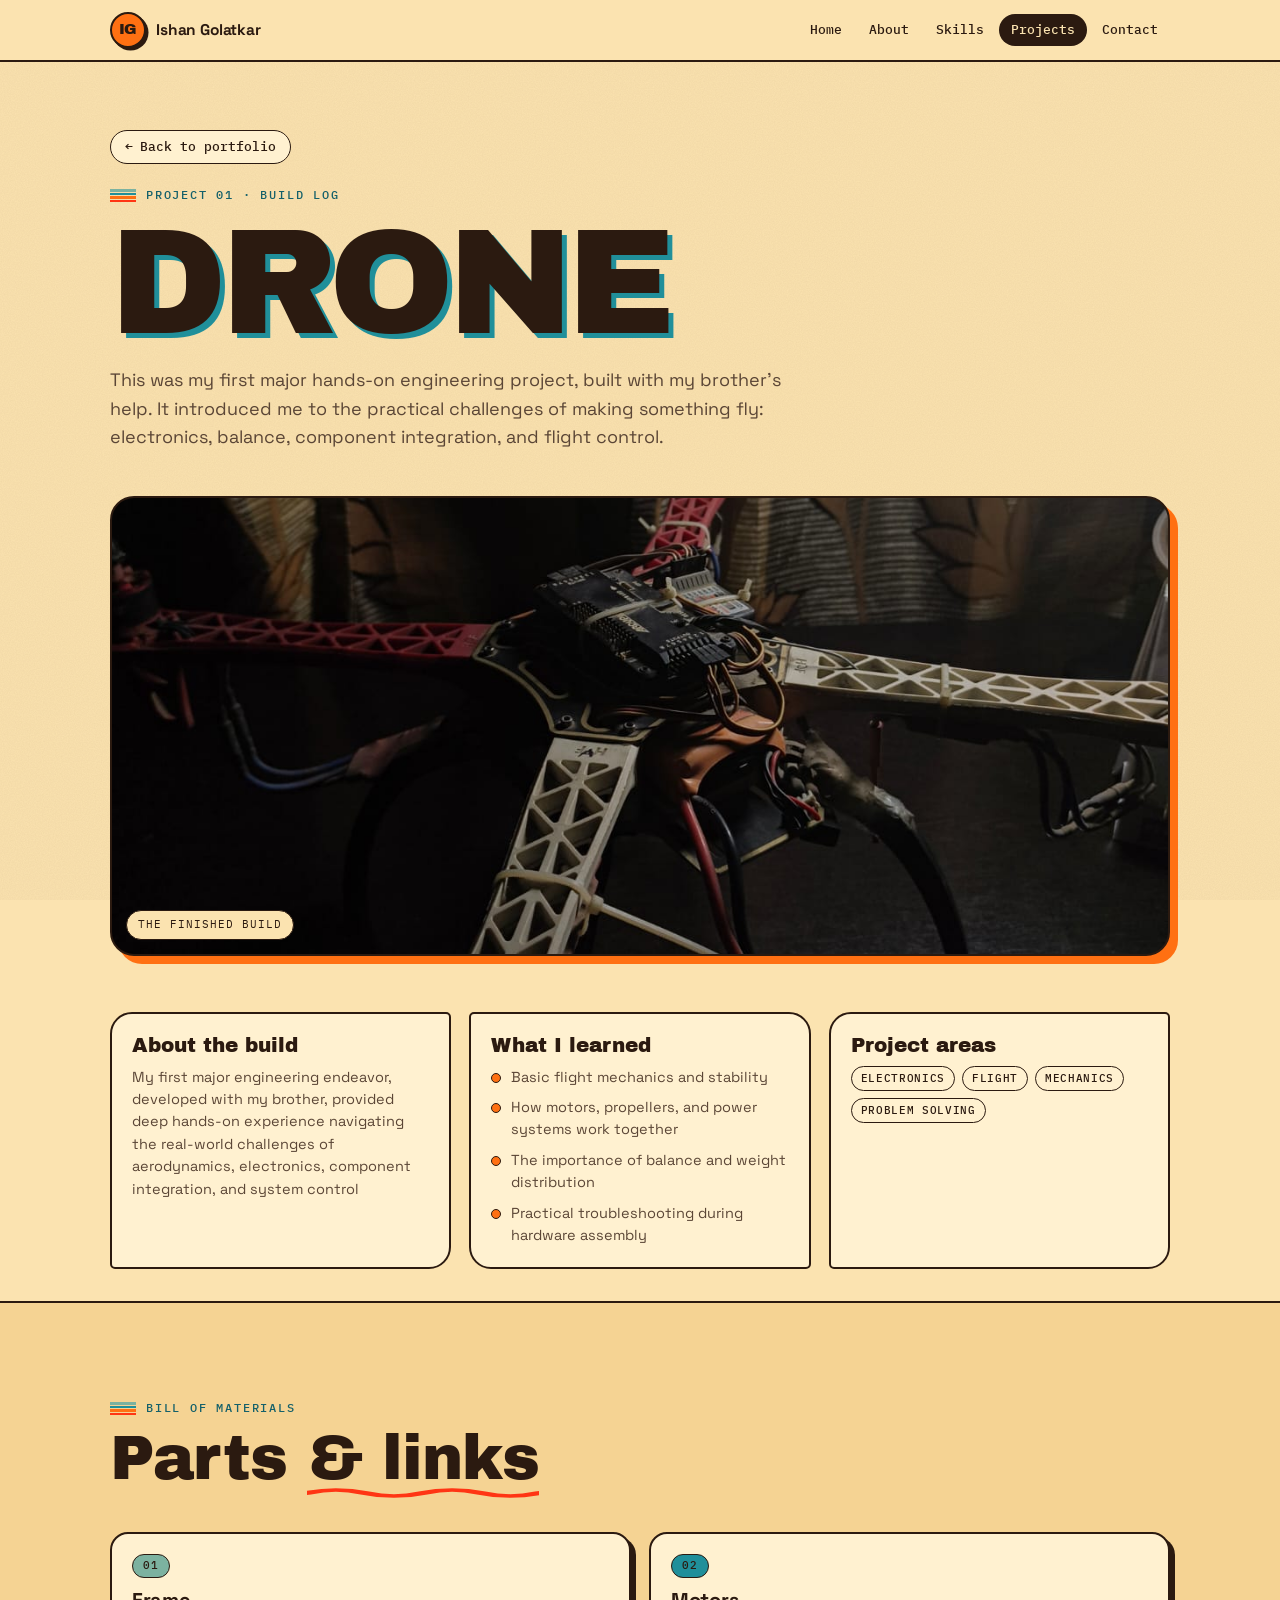
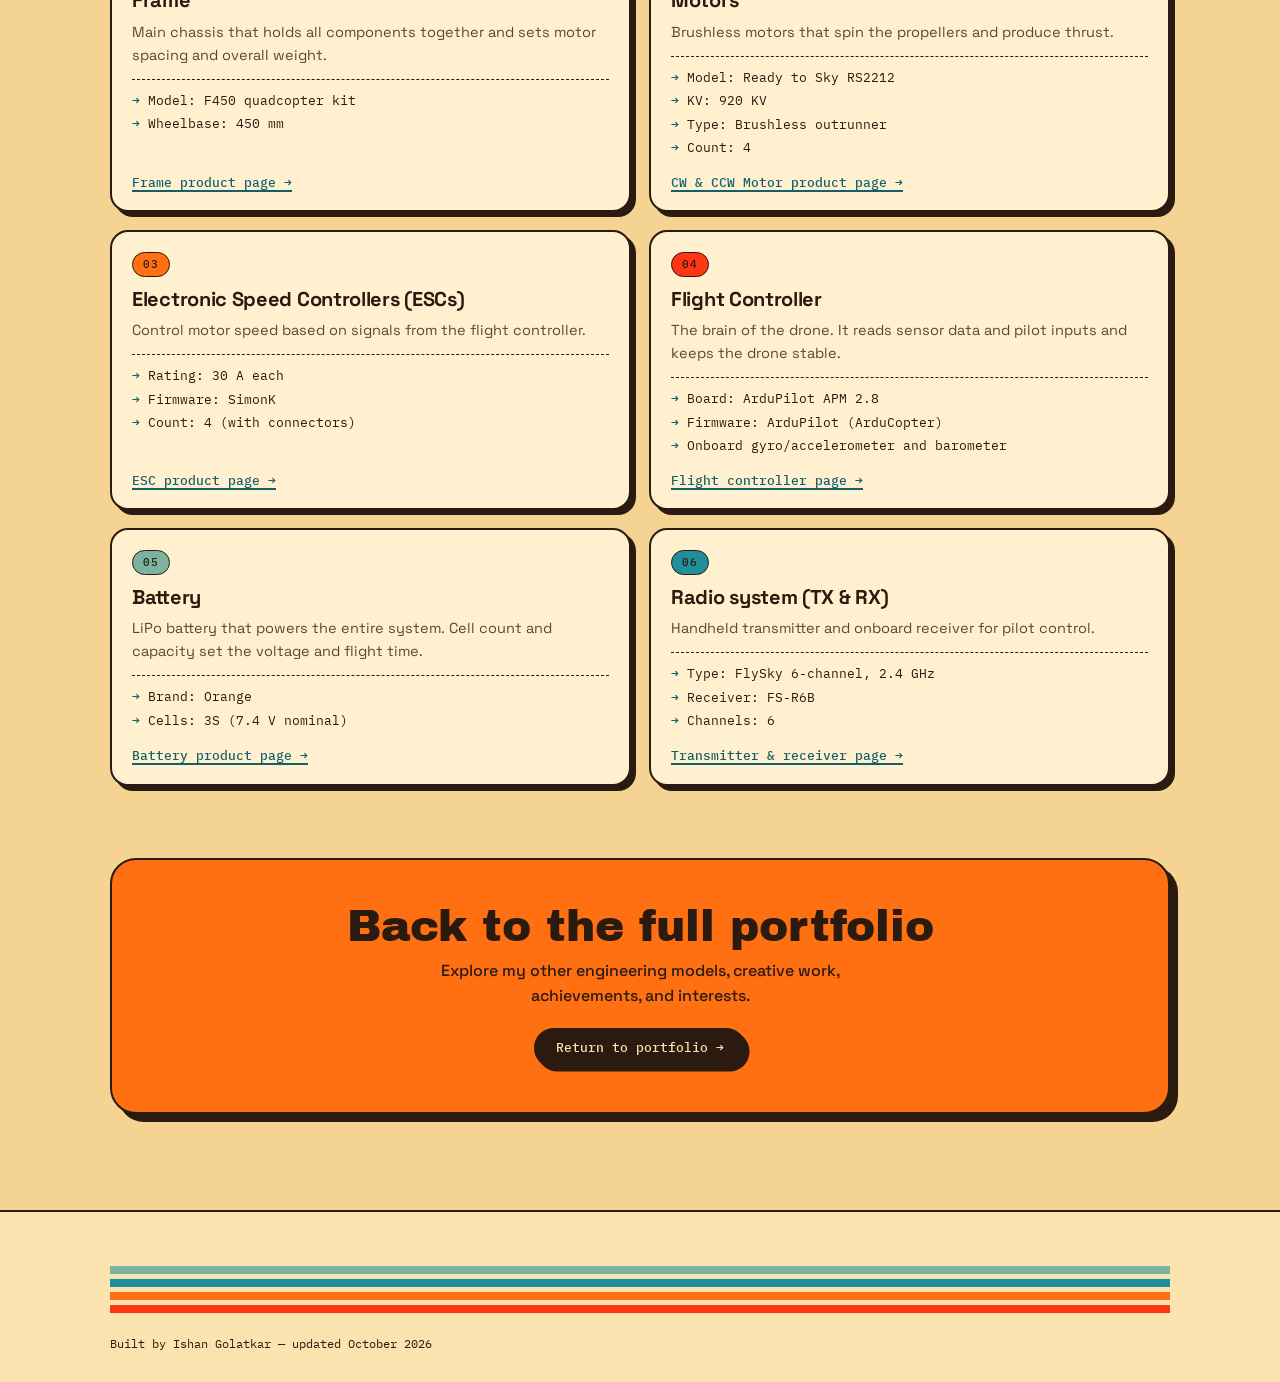
==== commit c96c005b: "Update drone.html" ====
--- a/drone.html
+++ b/drone.html
@@ -176,7 +176,7 @@
     <div class="footer-stripes" aria-hidden="true"><i></i><i></i><i></i><i></i></div>
     <div class="footer-inner">
       <p>Built by Ishan Golatkar — updated October 2026</p>
-      <p>Four stripes, zero templates.</p>
+      <p></p>
     </div>
   </div>
 </footer>
--- a/style.css
+++ b/style.css
@@ -0,0 +1,782 @@
+:root {
+  /* palette (from the reference stripes) */
+  --cream: #FBE3B0;
+  --cream-deep: #F5D393;
+  --paper: #FFF1D0;
+  --sage: #7CB2A0;
+  --teal: #208F9A;
+  --teal-deep: #14606A; 
+  --orange: #FF7012;
+  --red: #FF3514;
+  --ink: #2B1A10;  
+  --ink-soft: #5B4636;  
+
+  --line: 2.5px;
+  --radius: 16px;
+  --shadow: 5px 5px 0 var(--ink);
+
+  --f-display: 'Archivo Black', 'Arial Black', sans-serif;
+  --f-body: 'Space Grotesk', system-ui, -apple-system, 'Segoe UI', sans-serif;
+  --f-mono: 'IBM Plex Mono', ui-monospace, 'SFMono-Regular', Menlo, monospace;
+  --f-hand: 'Caveat', 'Comic Sans MS', cursive;
+
+  --wrap: 1060px;
+  --header-h: 60px;
+}
+*, *::before, *::after { box-sizing: border-box; }
+html { scroll-padding-top: calc(var(--header-h) + 12px); -webkit-text-size-adjust: 100%; }
+@media (prefers-reduced-motion: no-preference) { html { scroll-behavior: smooth; } }
+body {
+  margin: 0;
+  background: var(--cream);
+  color: var(--ink);
+  font-family: var(--f-body);
+  font-size: 15.5px;
+  line-height: 1.58;
+  overflow-x: hidden;
+  overflow-x: clip;
+  -webkit-font-smoothing: antialiased;
+}
+
+/* subtle paper grain */
+body::before {
+  content: "";
+  position: fixed; inset: 0; z-index: 0; pointer-events: none;
+  background-image: url("data:image/svg+xml,%3Csvg xmlns='http://www.w3.org/2000/svg' width='220' height='220'%3E%3Cfilter id='n'%3E%3CfeTurbulence type='fractalNoise' baseFrequency='.85' numOctaves='2' stitchTiles='stitch'/%3E%3CfeColorMatrix values='0 0 0 0 .36 0 0 0 0 .22 0 0 0 0 .1 0 0 0 .11 0'/%3E%3C/filter%3E%3Crect width='100%25' height='100%25' filter='url(%23n)'/%3E%3C/svg%3E");
+}
+main, .site-header, .site-footer { position: relative; z-index: 1; }
+
+img, svg { max-width: 100%; display: block; }
+a { color: inherit; }
+ul { margin: 0; padding: 0; list-style: none; }
+h1, h2, h3, p { margin: 0; }
+
+::selection { background: var(--orange); color: var(--ink); }
+
+:focus-visible {
+  outline: 2.5px solid var(--teal-deep);
+  outline-offset: 3px;
+  border-radius: 6px;
+}
+
+.wrap { width: min(var(--wrap), calc(100% - 40px)); margin-inline: auto; }
+
+.sr-only {
+  position: absolute; width: 1px; height: 1px; margin: -1px; padding: 0;
+  overflow: hidden; clip: rect(0 0 0 0); white-space: nowrap; border: 0;
+}
+
+.skip {
+  position: fixed; left: 14px; top: -80px; z-index: 10001;
+  background: var(--ink); color: var(--cream);
+  font-family: var(--f-mono); font-size: 13px;
+  padding: 8px 14px; border-radius: 999px; text-decoration: none;
+  transition: top .2s;
+}
+.skip:focus { top: 10px; }
+
+/* ---------- shared bits ---------- */
+
+.eyebrow {
+  display: flex; align-items: center; gap: 10px;
+  font-family: var(--f-mono); font-weight: 500;
+  font-size: 12px; letter-spacing: .15em; text-transform: uppercase;
+  color: var(--teal-deep);
+}
+.eyebrow::before {
+  content: ""; width: 26px; height: 13px; flex: none;
+  background: linear-gradient(var(--sage) 0 3px, transparent 3px 4px,
+                              var(--teal) 4px 6px, transparent 6px 7px,
+                              var(--orange) 7px 10px, transparent 10px 11px,
+                              var(--red) 11px 13px);
+}
+
+.section { position: relative; padding: clamp(54px, 7.5vw, 96px) 0; }
+.section--alt {
+  background: var(--cream-deep);
+  border-block: var(--line) solid var(--ink);
+}
+.section-title {
+  font-family: var(--f-display); font-weight: 400;
+  font-size: clamp(32px, 5.2vw, 62px); line-height: 1;
+  letter-spacing: -.015em;
+  margin: 10px 0 clamp(24px, 4vw, 42px);
+}
+.section-title .squiggle { position: relative; white-space: nowrap; }
+.section-title .squiggle::after {
+  content: ""; position: absolute; left: 0; right: 0; bottom: -.12em; height: .2em;
+  background: url("data:image/svg+xml,%3Csvg xmlns='http://www.w3.org/2000/svg' viewBox='0 0 40 8' preserveAspectRatio='none'%3E%3Cpath d='M0 4 Q5 0 10 4 T20 4 T30 4 T40 4' fill='none' stroke='%23FF3514' stroke-width='2.4' stroke-linecap='round'/%3E%3C/svg%3E") center / 100% 100% no-repeat;
+}
+
+/* four-stripe motif */
+.stripes { display: grid; gap: 5px; }
+.stripes i { display: block; height: 10px; transform-origin: left center; }
+.stripes i:nth-child(1), .hero-band i:nth-child(1), .header-stripes i:nth-child(1), .footer-stripes i:nth-child(1) { background: var(--sage); }
+.stripes i:nth-child(2), .hero-band i:nth-child(2), .header-stripes i:nth-child(2), .footer-stripes i:nth-child(2) { background: var(--teal); }
+.stripes i:nth-child(3), .hero-band i:nth-child(3), .header-stripes i:nth-child(3), .footer-stripes i:nth-child(3) { background: var(--orange); }
+.stripes i:nth-child(4), .hero-band i:nth-child(4), .header-stripes i:nth-child(4), .footer-stripes i:nth-child(4) { background: var(--red); }
+
+/* buttons */
+.btn {
+  display: inline-flex; align-items: center; justify-content: center; gap: 8px;
+  font-family: var(--f-mono); font-weight: 500; font-size: 13px; line-height: 1.2;
+  padding: 10px 20px;
+  background: var(--orange); color: var(--ink);
+  border: var(--line) solid var(--ink); border-radius: 999px;
+  box-shadow: 3.5px 3.5px 0 var(--ink);
+  text-decoration: none; cursor: pointer;
+  transition: transform .16s ease, box-shadow .16s ease, background-color .16s ease;
+}
+.btn:hover { background: var(--red); transform: translate(-2px, -2px); box-shadow: 5.5px 5.5px 0 var(--ink); }
+.btn:active { transform: translate(2px, 2px); box-shadow: 1px 1px 0 var(--ink); }
+.btn .arrow { transition: transform .2s ease; }
+.btn:hover .arrow { transform: translateX(4px); }
+.btn--ghost { background: var(--paper); }
+.btn--ghost:hover { background: var(--sage); }
+.btn--dark { background: var(--ink); color: var(--cream); }
+.btn--dark:hover { background: var(--paper); color: var(--ink); }
+.btn--dark:focus-visible { outline-color: var(--cream); }
+
+.tags { display: flex; flex-wrap: wrap; gap: 7px; }
+.tag {
+  font-family: var(--f-mono); font-weight: 500; font-size: 11px; letter-spacing: .06em; text-transform: uppercase;
+  padding: 3px 9px;
+  border: 1.8px solid var(--ink); border-radius: 999px;
+  background: var(--paper); color: var(--ink);
+}
+
+/* scroll reveal */
+.js .reveal {
+  opacity: 0; transform: translateY(22px);
+  transition: opacity .6s ease, transform .6s cubic-bezier(.2, .8, .2, 1);
+  transition-delay: var(--d, 0s);
+}
+.js .reveal.in { opacity: 1; transform: none; }
+.js .stripes.reveal { opacity: 1; transform: none; }
+.js .stripes.reveal i { transform: scaleX(0); transition: transform .8s cubic-bezier(.2, .8, .2, 1); }
+.js .stripes.reveal.in i { transform: scaleX(1); }
+.js .stripes.reveal i:nth-child(2) { transition-delay: .08s; }
+.js .stripes.reveal i:nth-child(3) { transition-delay: .16s; }
+.js .stripes.reveal i:nth-child(4) { transition-delay: .24s; }
+
+/* ---------- header / nav ---------- */
+
+.site-header {
+  position: sticky; top: 0; z-index: 100;
+  background: var(--cream);
+  border-bottom: var(--line) solid var(--ink);
+}
+.header-inner {
+  height: var(--header-h);
+  display: flex; align-items: center; justify-content: space-between; gap: 14px;
+}
+.brand { display: inline-flex; align-items: center; gap: 10px; text-decoration: none; }
+.brand-mark {
+  display: grid; place-items: center; width: 36px; height: 36px;
+  font-family: var(--f-display); font-size: 15px; letter-spacing: -.02em;
+  background: var(--orange); border: var(--line) solid var(--ink); border-radius: 50%;
+  box-shadow: 2.5px 2.5px 0 var(--ink);
+  transition: transform .25s ease, background-color .2s;
+}
+.brand:hover .brand-mark { background: var(--red); transform: rotate(-12deg); }
+.brand-name { font-family: var(--f-body); font-weight: 700; font-size: 15.5px; letter-spacing: -.01em; }
+
+.nav-links { display: flex; align-items: center; gap: 3px; }
+.nav-links a {
+  display: block; position: relative;
+  font-family: var(--f-mono); font-weight: 500; font-size: 13px;
+  padding: 6px 12px; border-radius: 999px;
+  text-decoration: none; color: var(--ink);
+  transition: background-color .15s ease, color .15s ease, transform .15s ease;
+}
+.nav-links a:hover { background: var(--orange); transform: translateY(-1.5px); }
+.nav-links a[aria-current] { background: var(--ink); color: var(--cream); }
+.nav-links a[aria-current]:hover { background: var(--ink); }
+.nav-links a:focus-visible { outline-offset: 2px; }
+
+.header-stripes {
+  position: absolute; left: 0; right: 0; bottom: -11px; height: 8px; z-index: -1;
+  display: grid; grid-template-rows: repeat(4, 1fr); gap: 0; opacity: 0; pointer-events: none;
+}
+
+.menu-toggle {
+  display: none; position: relative;
+  width: 40px; height: 40px; padding: 0;
+  background: var(--paper); border: var(--line) solid var(--ink); border-radius: 50%;
+  box-shadow: 2.5px 2.5px 0 var(--ink); cursor: pointer; color: var(--ink);
+}
+.menu-toggle .bars, .menu-toggle .bars::before, .menu-toggle .bars::after {
+  content: ""; position: absolute; left: 50%; width: 16px; height: 2.5px; border-radius: 2px;
+  background: var(--ink); transform: translateX(-50%); transition: transform .2s ease, opacity .2s ease;
+}
+.menu-toggle .bars { top: 50%; margin-top: -1.25px; }
+.menu-toggle .bars::before { top: -5px; left: 50%; }
+.menu-toggle .bars::after { top: 5px; left: 50%; }
+.menu-toggle[aria-expanded="true"] .bars { background: transparent; }
+.menu-toggle[aria-expanded="true"] .bars::before { transform: translateX(-50%) translateY(5px) rotate(45deg); }
+.menu-toggle[aria-expanded="true"] .bars::after { transform: translateX(-50%) translateY(-5px) rotate(-45deg); }
+
+@media (max-width: 920px) {
+  .menu-toggle { display: block; }
+  .js .nav-links {
+    position: absolute; left: 0; right: 0; top: 100%;
+    flex-direction: column; align-items: stretch; gap: 5px;
+    padding: 14px 20px 20px;
+    background: var(--cream);
+    border-bottom: var(--line) solid var(--ink);
+    visibility: hidden; opacity: 0; transform: translateY(-8px);
+    transition: opacity .18s ease, transform .18s ease, visibility 0s linear .18s;
+  }
+  .js .nav-links.open { visibility: visible; opacity: 1; transform: none; transition-delay: 0s; }
+  .js .nav-links a { font-size: 15px; padding: 10px 16px; border: 2px solid var(--ink); background: var(--paper); }
+  .js .nav-links a[aria-current] { background: var(--ink); }
+  html:not(.js) .header-inner { height: auto; flex-wrap: wrap; padding: 10px 0; }
+  html:not(.js) .nav-links { flex-wrap: wrap; }
+}
+@media (max-width: 520px) { .brand-name { font-size: 14.5px; } }
+
+/* ---------- hero ---------- */
+
+.hero {
+  position: relative;
+  padding: clamp(32px, 5.5vw, 68px) 0 clamp(115px, 13vw, 170px);
+  overflow: hidden;
+}
+.hero-grid {
+  position: relative; z-index: 2;
+  display: grid; grid-template-columns: minmax(0, 1.25fr) minmax(0, .75fr);
+  gap: clamp(26px, 4vw, 56px); align-items: center;
+}
+
+.sticker {
+  display: inline-flex; align-items: center; gap: 8px;
+  font-family: var(--f-mono); font-weight: 500; font-size: 12px; letter-spacing: .09em; text-transform: uppercase;
+  padding: 5px 13px; margin-bottom: 20px;
+  background: var(--paper); border: 2px solid var(--ink); border-radius: 999px;
+  transform: rotate(-3deg); box-shadow: 2.5px 2.5px 0 var(--ink);
+}
+.sticker::before { content: ""; width: 8px; height: 8px; border-radius: 50%; background: var(--orange); border: 1.5px solid var(--ink); }
+
+.hero h1 {
+  font-family: var(--f-display); font-weight: 400;
+  font-size: clamp(38px, 6.2vw, 82px); line-height: .92; letter-spacing: -.025em;
+  text-transform: uppercase;
+}
+.hero h1 span { display: block; }
+.hero h1 .first { color: var(--ink); }
+.hero h1 .last { color: var(--teal); -webkit-text-stroke: 0; text-shadow: 3.5px 3.5px 0 var(--ink); }
+
+.hero-tagline {
+  margin-top: clamp(16px, 2.4vw, 26px);
+  font-weight: 700; font-size: clamp(19px, 2.3vw, 29px); line-height: 1.2; letter-spacing: -.015em;
+  max-width: 22ch;
+}
+.hero-tagline em {
+  font-style: normal; position: relative; white-space: nowrap;
+  background: linear-gradient(transparent 62%, var(--orange) 62% 92%, transparent 92%);
+  padding: 0 3px;
+}
+.hero-intro { margin-top: 16px; max-width: 52ch; color: var(--ink-soft); font-size: 15.5px; }
+.hero-actions { margin-top: 26px; display: flex; flex-wrap: wrap; gap: 12px; }
+
+.scroll-hint {
+  margin-top: clamp(26px, 3.8vw, 44px);
+  display: inline-flex; align-items: center; gap: 10px;
+  font-family: var(--f-mono); font-size: 11px; letter-spacing: .15em; text-transform: uppercase; color: var(--ink-soft);
+  text-decoration: none;
+}
+.scroll-hint .track {
+  position: relative; width: 19px; height: 32px;
+  border: 1.8px solid var(--ink); border-radius: 999px;
+}
+.scroll-hint .track::after {
+  content: ""; position: absolute; left: 50%; top: 6px; width: 3.5px; height: 7px; margin-left: -1.75px;
+  border-radius: 2px; background: var(--orange); border: 1px solid var(--ink);
+}
+@media (prefers-reduced-motion: no-preference) {
+  .scroll-hint .track::after { animation: wheel 1.8s ease-in-out infinite; }
+}
+@keyframes wheel { 0% { transform: translateY(0); opacity: 1; } 70% { transform: translateY(10px); opacity: 0; } 100% { opacity: 0; } }
+
+.hero-band {
+  position: absolute; left: 0; right: 0; bottom: clamp(26px, 4vw, 48px); z-index: 1;
+  display: grid; gap: clamp(5px, .8vw, 8px);
+}
+.hero-band i { display: block; height: clamp(10px, 1.5vw, 18px); transform-origin: left center; }
+@media (prefers-reduced-motion: no-preference) {
+  .hero-band i { animation: draw 1s cubic-bezier(.2, .8, .2, 1) both; }
+  .hero-band i:nth-child(1) { animation-delay: .15s; }
+  .hero-band i:nth-child(2) { animation-delay: .25s; }
+  .hero-band i:nth-child(3) { animation-delay: .35s; }
+  .hero-band i:nth-child(4) { animation-delay: .45s; }
+}
+@keyframes draw { from { transform: scaleX(0); } to { transform: scaleX(1); } }
+
+.hero-art { position: relative; justify-self: center; width: min(100%, 350px); margin-bottom: clamp(0px, 1.5vw, 18px); }
+.portrait {
+  position: relative; z-index: 2; margin: 0;
+  aspect-ratio: 4 / 5;
+  background: var(--sage);
+  border: var(--line) solid var(--ink); border-radius: 999px 999px 22px 22px;
+  box-shadow: 9px 9px 0 var(--teal);
+  overflow: hidden;
+}
+.portrait img { width: 100%; height: 100%; object-fit: cover; object-position: 50% 10%; }
+
+.art-shape { position: absolute; z-index: 1; }
+.art-circle {
+  width: 46%; aspect-ratio: 1; right: -16%; top: -6%;
+  background: var(--orange); border: var(--line) solid var(--ink); border-radius: 50%;
+}
+.art-half {
+  width: 34%; aspect-ratio: 2 / 1; left: -14%; bottom: 10%;
+  background: var(--red); border: var(--line) solid var(--ink); border-bottom: 0;
+  border-radius: 999px 999px 0 0; transform: rotate(-14deg);
+}
+.float { position: absolute; z-index: 3; }
+.float--plus { width: 28px; height: 28px; left: -5%; top: 6%; }
+.float--ring { width: 36px; height: 36px; right: -9%; bottom: 22%; border: 4px solid var(--teal); border-radius: 50%; background: var(--cream); }
+.float--dot { width: 15px; height: 15px; right: 8%; top: -8%; border-radius: 50%; background: var(--sage); border: 2px solid var(--ink); }
+.float--plus::before, .float--plus::after {
+  content: ""; position: absolute; background: var(--ink); border-radius: 2px;
+}
+.float--plus::before { left: 11.5px; top: 0; width: 5px; height: 28px; }
+.float--plus::after { left: 0; top: 11.5px; width: 28px; height: 5px; }
+@media (prefers-reduced-motion: no-preference) {
+  .float--plus { animation: bob 6s ease-in-out infinite alternate; }
+  .float--ring { animation: bob 7s ease-in-out -2s infinite alternate; }
+  .float--dot { animation: bob 5s ease-in-out -1s infinite alternate; }
+  .art-circle { animation: bob 9s ease-in-out -3s infinite alternate; }
+}
+@keyframes bob { from { transform: translateY(-6px) rotate(-3deg); } to { transform: translateY(6px) rotate(5deg); } }
+
+.note-hand {
+  position: absolute; z-index: 4; left: -5%; bottom: -3%;
+  font-family: var(--f-hand); font-weight: 600; font-size: 24px; line-height: 1;
+  transform: rotate(-6deg); color: var(--ink);
+  background: var(--paper); border: 2px solid var(--ink); border-radius: 12px; padding: 5px 12px 6px;
+  box-shadow: 2.5px 2.5px 0 var(--ink);
+}
+
+@media (max-width: 860px) {
+  .hero-grid { grid-template-columns: 1fr; }
+  .hero-art { order: -1; width: min(72%, 280px); margin-bottom: 6px; }
+  .note-hand { font-size: 21px; }
+  .hero-tagline { max-width: none; }
+}
+
+/* ---------- about ---------- */
+
+.about-grid {
+  display: grid; grid-template-columns: minmax(0, 5fr) minmax(0, 7fr);
+  gap: clamp(28px, 4.5vw, 76px); align-items: start;
+}
+.pull {
+  position: relative;
+  font-weight: 700; font-size: clamp(20px, 2.5vw, 30px); line-height: 1.18; letter-spacing: -.02em;
+  padding-left: 18px; border-left: 6px solid var(--orange);
+}
+.pull mark { background: linear-gradient(transparent 70%, var(--sage) 70% 96%, transparent 96%); color: inherit; padding: 0 2px; }
+.about-copy p + p { margin-top: 14px; }
+.about-copy p { max-width: 58ch; }
+
+.traits { display: grid; grid-template-columns: repeat(2, minmax(0, 1fr)); gap: 14px; margin-top: 28px; }
+.trait {
+  position: relative; padding: 18px 16px 16px;
+  background: var(--paper); border: var(--line) solid var(--ink);
+  transition: transform .2s ease, box-shadow .2s ease;
+}
+.trait::before { content: ""; position: absolute; left: -2.5px; top: -2.5px; right: -2.5px; height: 10px; background: var(--c, var(--orange)); border: var(--line) solid var(--ink); }
+.trait:nth-child(1) { --c: var(--orange); border-radius: 22px 5px 22px 5px; transform: rotate(-.8deg); }
+.trait:nth-child(2) { --c: var(--sage);   border-radius: 5px 22px 5px 22px; transform: rotate(.7deg); }
+.trait:nth-child(3) { --c: var(--teal);   border-radius: 5px 22px 5px 22px; transform: rotate(.6deg); }
+.trait:nth-child(4) { --c: var(--red);    border-radius: 22px 5px 22px 5px; transform: rotate(-.7deg); }
+.trait::before { border-radius: inherit; clip-path: inset(0 0 0 0); }
+.trait:hover { transform: translate(-2px, -2px) rotate(0); box-shadow: 4.5px 4.5px 0 var(--ink); }
+.trait h3 { font-family: var(--f-display); font-weight: 400; font-size: 18px; margin-top: 8px; }
+.trait p { font-size: 13.5px; line-height: 1.48; color: var(--ink-soft); margin-top: 3px; }
+
+.curious { margin-top: 28px; }
+.curious-label { font-family: var(--f-hand); font-weight: 600; font-size: 24px; line-height: 1; margin-bottom: 10px; }
+
+@media (max-width: 860px) {
+  .about-grid { grid-template-columns: 1fr; }
+}
+@media (max-width: 520px) { .traits { grid-template-columns: 1fr; } }
+
+/* ---------- skills (compact) ---------- */
+
+.skill-list { border-bottom: var(--line) solid var(--ink); }
+.skill-row {
+  display: grid; grid-template-columns: minmax(130px, 210px) minmax(0, 1fr);
+  gap: 8px 24px; align-items: center;
+  padding: 12px 0; border-top: var(--line) solid var(--ink);
+}
+.skill-row h3 {
+  font-family: var(--f-mono); font-weight: 500; font-size: 11.5px; letter-spacing: .12em; text-transform: uppercase;
+  display: flex; align-items: baseline; gap: 10px;
+}
+.skill-row h3 b { font-family: var(--f-display); font-weight: 400; font-size: 21px; letter-spacing: -.02em; color: var(--teal); }
+.skill-tags { display: flex; flex-wrap: wrap; gap: 7px; }
+.skill {
+  font-family: var(--f-body); font-weight: 600; font-size: 13px; line-height: 1;
+  padding: 6px 13px 7px;
+  background: var(--paper); border: 1.8px solid var(--ink); border-radius: 999px;
+  transition: transform .15s ease, box-shadow .15s ease, background-color .15s ease;
+}
+.skill:hover { background: var(--tint, var(--orange)); transform: translate(-1.5px, -1.5px) rotate(-1deg); box-shadow: 2.5px 3px 0 var(--ink); }
+.skill-row:nth-child(odd) { --tint: var(--orange); }
+.skill-row:nth-child(even) { --tint: var(--sage); }
+.skill-row:nth-child(3n) { --tint: var(--red); }
+@media (max-width: 760px) {
+  .skill-row { grid-template-columns: 1fr; padding: 10px 0; }
+}
+
+/* ---------- projects (invisible 2x2 matrix) ---------- */
+
+.projects-grid {
+  display: grid;
+  grid-template-columns: repeat(2, minmax(0, 1fr));
+  gap: clamp(16px, 2.4vw, 26px);
+}
+
+.proj-card {
+  position: relative;
+  display: flex;
+  flex-direction: column;
+  background: var(--paper);
+  border: var(--line) solid var(--ink);
+  box-shadow: 5px 5px 0 var(--ink);
+  overflow: hidden;
+  transition: transform .22s ease, box-shadow .22s ease;
+}
+.proj-card:nth-child(1) { --c: var(--orange); border-radius: 22px 6px 22px 6px; }
+.proj-card:nth-child(2) { --c: var(--sage); border-radius: 6px 22px 6px 22px; }
+.proj-card:nth-child(3) { --c: var(--teal); border-radius: 6px 22px 6px 22px; }
+.proj-card:nth-child(4) { --c: var(--red); border-radius: 22px 6px 22px 6px; }
+
+.proj-card:hover { transform: translate(-2px, -3px); box-shadow: 8px 8px 0 var(--c); }
+
+.proj-media {
+  position: relative;
+  aspect-ratio: 300 / 165;
+  border-bottom: var(--line) solid var(--ink);
+  background: var(--ink);
+  overflow: hidden;
+}
+.proj-media img {
+  width: 100%;
+  height: 100%;
+  object-fit: cover;
+  object-position: 50% 64%;
+  transition: transform .4s ease;
+}
+.proj-card:hover .proj-media img { transform: scale(1.04); }
+.proj-media svg { width: 100%; height: 100%; display: block; }
+.proj-media--sage { background: var(--sage); }
+.proj-media--teal { background: var(--teal); }
+.proj-media--orange { background: var(--orange); }
+
+.badge {
+  position: absolute; z-index: 2; right: 10px; top: 10px;
+  font-family: var(--f-mono); font-weight: 500; font-size: 10.5px; letter-spacing: .08em; text-transform: uppercase;
+  padding: 4px 10px; background: var(--red); color: var(--ink);
+  border: 1.8px solid var(--ink); border-radius: 999px; transform: rotate(3deg); box-shadow: 2px 2px 0 var(--ink);
+}
+
+.proj-body {
+  padding: 16px 18px 18px;
+  flex: 1;
+  display: flex;
+  flex-direction: column;
+}
+.proj-card .proj-no {
+  font-family: var(--f-mono);
+  font-weight: 500;
+  font-size: 11.5px;
+  color: var(--teal-deep);
+  letter-spacing: .1em;
+}
+.proj-card h3 {
+  font-family: var(--f-body);
+  font-weight: 700;
+  font-size: 19px;
+  line-height: 1.18;
+  letter-spacing: -.015em;
+  margin: 4px 0 7px;
+}
+.proj-card p {
+  font-size: 13.5px;
+  line-height: 1.5;
+  color: var(--ink-soft);
+  margin-bottom: 12px;
+}
+.proj-card .tags {
+  margin-top: auto;
+}
+.proj-action {
+  margin-top: 14px;
+}
+.proj-action .btn {
+  padding: 8px 16px;
+  font-size: 12px;
+}
+
+@media (max-width: 800px) {
+  .projects-grid { grid-template-columns: 1fr; max-width: 480px; margin-inline: auto; }
+}
+
+/* ---------- adventures ---------- */
+
+.adv-grid { display: grid; grid-template-columns: minmax(0, 1.1fr) minmax(0, .9fr); gap: clamp(26px, 4vw, 56px); align-items: start; }
+.adv-label { font-family: var(--f-mono); font-weight: 500; font-size: 12px; letter-spacing: .15em; text-transform: uppercase; margin-bottom: 14px; color: var(--teal-deep); }
+
+.ticket {
+  position: relative; display: flex; align-items: stretch; justify-content: space-between; gap: 14px;
+  background: var(--paper); border: var(--line) solid var(--ink); border-radius: 14px;
+  margin-bottom: 14px; padding: 14px 0 14px 18px;
+  transition: transform .2s ease, box-shadow .2s ease;
+}
+.ticket::before, .ticket::after {
+  content: ""; position: absolute; right: 94px; width: 18px; height: 18px; border-radius: 50%;
+  background: var(--cream-deep); border: var(--line) solid var(--ink);
+}
+.ticket::before { top: -10px; clip-path: inset(50% 0 0 0); }
+.ticket::after { bottom: -10px; clip-path: inset(0 0 50% 0); }
+.ticket:hover { transform: translate(-2px, -2px) rotate(-.4deg); box-shadow: 4.5px 4.5px 0 var(--ink); }
+.ticket h3 { font-family: var(--f-body); font-weight: 700; font-size: clamp(15px, 1.7vw, 19px); line-height: 1.25; align-self: center; }
+.stub {
+  flex: none; width: 104px; display: grid; place-items: center; text-align: center; padding: 5px 8px;
+  margin: -14px 0;
+  border-left: 2.5px dashed var(--ink);
+  font-family: var(--f-mono); font-weight: 500; font-size: 11px; letter-spacing: .08em; text-transform: uppercase; line-height: 1.35;
+}
+.ticket:nth-child(2) .stub { background: var(--orange); border-radius: 0 11px 11px 0; }
+.ticket:nth-child(3) .stub { background: var(--sage); border-radius: 0 11px 11px 0; }
+.ticket:nth-child(4) .stub { background: var(--paper); border-radius: 0 11px 11px 0; }
+
+.peaks { display: grid; grid-template-columns: repeat(2, minmax(0, 1fr)); gap: 14px; }
+.peak {
+  position: relative; padding: 14px 14px 12px; overflow: hidden;
+  background: var(--paper); border: var(--line) solid var(--ink); border-radius: 18px 18px 6px 6px;
+  transition: transform .2s ease, box-shadow .2s ease, background-color .2s ease;
+}
+.peak:nth-child(1) { background: var(--sage); }
+.peak:nth-child(4) { background: var(--orange); }
+.peak:hover { transform: translate(-2px, -3px); box-shadow: 4.5px 4.5px 0 var(--ink); }
+.peak svg { width: 46px; height: 32px; margin-bottom: 8px; }
+.peak h3 { font-family: var(--f-body); font-weight: 700; font-size: 15.5px; line-height: 1.2; }
+.peak span { font-family: var(--f-mono); font-size: 11px; letter-spacing: .1em; text-transform: uppercase; }
+
+@media (max-width: 900px) { .adv-grid { grid-template-columns: 1fr; } }
+@media (max-width: 440px) {
+  .peaks { grid-template-columns: 1fr; }
+  .peak { display: grid; grid-template-columns: 46px 1fr; column-gap: 14px; align-items: center; }
+  .peak svg { grid-row: 1 / 3; margin: 0; }
+}
+@media (max-width: 480px) {
+  .ticket { padding-left: 14px; }
+  .stub { width: 86px; font-size: 10px; }
+  .ticket::before, .ticket::after { right: 76px; }
+}
+
+/* ---------- creative work ---------- */
+
+.work-list { border-top: var(--line) solid var(--ink); }
+.work-row {
+  display: grid; grid-template-columns: 90px minmax(0, 1fr) 140px; gap: 10px clamp(16px, 3.2vw, 38px); align-items: center;
+  padding: clamp(20px, 3vw, 32px) 0; border-bottom: var(--line) solid var(--ink);
+  transition: background-color .2s ease, padding .2s ease;
+}
+.work-row:hover { background: var(--paper); }
+.work-num { font-family: var(--f-display); font-size: clamp(46px, 5.8vw, 68px); line-height: .9; letter-spacing: -.04em; color: var(--teal); }
+.work-row h3 { font-family: var(--f-display); font-weight: 400; font-size: clamp(23px, 3.2vw, 38px); line-height: 1.05; margin-bottom: 8px; }
+.work-row p { color: var(--ink-soft); max-width: 60ch; font-size: 14.5px; }
+.work-art { justify-self: end; width: 140px; height: 90px; }
+.work-art svg { width: 100%; height: 100%; overflow: visible; }
+
+.wave rect { transform-box: fill-box; transform-origin: center bottom; transition: transform .3s ease; }
+.work-row:hover .wave rect { animation: eq .9s ease-in-out infinite alternate; }
+.work-row:hover .wave rect:nth-child(2n) { animation-duration: .7s; }
+.work-row:hover .wave rect:nth-child(3n) { animation-duration: 1.1s; }
+@keyframes eq { from { transform: scaleY(.45); } to { transform: scaleY(1.08); } }
+@media (prefers-reduced-motion: reduce) { .work-row:hover .wave rect { animation: none; } }
+
+.film circle { transition: transform .5s ease; transform-box: fill-box; transform-origin: center; }
+.work-row:hover .film .reel { transform: rotate(120deg); }
+.masks .m2 { transition: transform .35s ease; }
+.work-row:hover .masks .m2 { transform: translate(6px, -3px) rotate(6deg); }
+
+@media (max-width: 760px) {
+  .work-row { grid-template-columns: 60px minmax(0, 1fr); }
+  .work-art { grid-column: 1 / -1; justify-self: start; width: 120px; height: 78px; }
+}
+
+/* ---------- contact ---------- */
+
+.contact { padding-bottom: clamp(54px, 7.5vw, 96px); }
+.contact-card {
+  position: relative; overflow: hidden;
+  background: var(--orange); border: var(--line) solid var(--ink); border-radius: 30px;
+  box-shadow: 9px 9px 0 var(--ink);
+  padding: clamp(26px, 4.8vw, 62px);
+}
+.contact-card .eyebrow { color: var(--ink); }
+.contact-card h2 { font-family: var(--f-display); font-weight: 400; font-size: clamp(40px, 7.2vw, 96px); line-height: .9; letter-spacing: -.035em; margin: 14px 0 16px; }
+.contact-card .lead { max-width: 46ch; font-size: clamp(15.5px, 1.8vw, 19px); font-weight: 500; }
+.contact-links { margin: 26px 0 30px; display: grid; gap: 10px; max-width: 560px; }
+.contact-link {
+  display: flex; align-items: center; justify-content: space-between; gap: 14px;
+  padding: 13px 18px; background: var(--cream); border: var(--line) solid var(--ink); border-radius: 14px;
+  text-decoration: none; font-weight: 700; font-size: clamp(15px, 2vw, 20px); line-height: 1.2; overflow-wrap: anywhere;
+  transition: transform .15s ease, box-shadow .15s ease, background-color .15s ease;
+}
+.contact-link small { font-family: var(--f-mono); font-weight: 500; font-size: 11px; letter-spacing: .14em; text-transform: uppercase; flex: none; color: var(--ink-soft); }
+.contact-link:hover { transform: translate(-2px, -2px); box-shadow: 4.5px 4.5px 0 var(--ink); background: var(--paper); }
+.contact-link:focus-visible { outline-color: var(--ink); }
+.contact-card .btn:focus-visible { outline-color: var(--ink); }
+.contact-deco { position: absolute; right: clamp(-50px, -2.5vw, -16px); bottom: clamp(20px, 3.5vw, 44px); width: min(40%, 310px); pointer-events: none; z-index: 0; }
+.contact-deco i { height: clamp(13px, 2.1vw, 27px); border-radius: 999px 0 0 999px; border: var(--line) solid var(--ink); border-right: 0; }
+.contact-card > *:not(.contact-deco) { position: relative; z-index: 1; }
+.contact-deco.stripes { gap: clamp(6px, 1vw, 11px); }
+.contact-deco.stripes i:nth-child(1) { background: var(--sage); }
+.contact-deco.stripes i:nth-child(2) { background: var(--teal); }
+.contact-deco.stripes i:nth-child(3) { background: var(--cream); }
+.contact-deco.stripes i:nth-child(4) { background: var(--red); }
+@media (max-width: 760px) { .contact-deco { display: none; } }
+
+/* ---------- footer ---------- */
+
+.site-footer { padding: 0 0 28px; }
+.footer-stripes { display: grid; gap: 5px; margin-bottom: 22px; }
+.footer-stripes i { display: block; height: 8px; transition: transform .4s cubic-bezier(.2, .8, .2, 1); }
+.footer-stripes:hover i:nth-child(odd) { transform: translateX(11px); }
+.footer-stripes:hover i:nth-child(even) { transform: translateX(-11px); }
+.footer-inner { display: flex; flex-wrap: wrap; align-items: center; justify-content: space-between; gap: 8px 20px; font-family: var(--f-mono); font-size: 12px; }
+.footer-inner p:last-child { font-family: var(--f-hand); font-weight: 600; font-size: 20px; line-height: 1; }
+
+/* ---------- back to top ---------- */
+
+.to-top {
+  position: fixed; right: clamp(12px, 2vw, 22px); bottom: clamp(12px, 2vw, 22px); z-index: 90;
+  width: 44px; height: 44px; padding: 0; display: grid; place-items: center;
+  background: var(--orange); color: var(--ink);
+  border: var(--line) solid var(--ink); border-radius: 50%; box-shadow: 3.5px 3.5px 0 var(--ink);
+  cursor: pointer;
+  opacity: 0; visibility: hidden; transform: translateY(14px) scale(.9);
+  transition: opacity .25s ease, transform .25s ease, visibility 0s linear .25s, background-color .15s ease, box-shadow .15s ease;
+}
+.to-top.show { opacity: 1; visibility: visible; transform: none; transition-delay: 0s; }
+.to-top:hover { background: var(--red); transform: translate(-2px, -2px); box-shadow: 5.5px 5.5px 0 var(--ink); }
+.to-top:active { transform: translate(2px, 2px); box-shadow: 1px 1px 0 var(--ink); }
+.to-top svg { width: 18px; height: 18px; transition: transform .2s ease; }
+.to-top:hover svg { transform: translateY(-2.5px); }
+.to-top:focus-visible { outline-color: var(--ink); outline-offset: 3px; }
+
+/* ---------- custom cursor ---------- */
+
+.cursor-dot, .cursor-ring { position: fixed; left: 0; top: 0; z-index: 10000; pointer-events: none; opacity: 0; transition: opacity .2s ease; }
+.cursor-on .cursor-dot, .cursor-on .cursor-ring { opacity: 1; }
+.cursor-dot { width: 9px; height: 9px; margin: -4.5px 0 0 -4.5px; border-radius: 50%; background: var(--teal); border: 1.8px solid var(--ink); transition: opacity .2s ease, width .15s ease, height .15s ease, margin .15s ease; }
+.cursor-ring { width: 34px; height: 34px; margin: -17px 0 0 -17px; }
+.cursor-ring i {
+  display: block; width: 100%; height: 100%; border-radius: 50%;
+  border: 1.8px solid var(--orange); background: transparent;
+  transition: transform .22s cubic-bezier(.2, .8, .2, 1), background-color .2s ease, border-color .2s ease;
+}
+.cursor-hover .cursor-ring i { transform: scale(1.5); border-color: var(--red); background: rgba(255, 53, 20, .16); }
+.cursor-hover .cursor-dot { width: 5px; height: 5px; margin: -2.5px 0 0 -2.5px; background: var(--red); }
+.cursor-down .cursor-ring i { transform: scale(.78); }
+html[data-cursor-theme="orange"] .cursor-ring i { border-color: var(--ink); }
+html[data-cursor-theme="orange"].cursor-hover .cursor-ring i { background: rgba(43, 26, 16, .14); }
+html[data-cursor-theme="orange"] .cursor-dot { background: var(--cream); }
+html.has-cursor, html.has-cursor * { cursor: none !important; }
+
+/* ---------- Drone project page ---------- */
+
+.proj-hero { padding: clamp(32px, 5.5vw, 68px) 0 clamp(18px, 3.2vw, 32px); }
+.proj-hero h1 {
+  font-family: var(--f-display); font-weight: 400; text-transform: uppercase;
+  font-size: clamp(52px, 12vw, 150px); line-height: .85; letter-spacing: -.04em; margin: 14px 0 20px;
+  color: var(--ink); text-shadow: 4.5px 4.5px 0 var(--teal);
+}
+.proj-hero .intro { max-width: 58ch; font-size: clamp(15px, 1.6vw, 18px); color: var(--ink-soft); }
+.crumb { display: inline-flex; align-items: center; gap: 7px; font-family: var(--f-mono); font-weight: 500; font-size: 12.5px; text-decoration: none; margin-bottom: 22px; padding: 6px 14px; border: 1.8px solid var(--ink); border-radius: 999px; background: var(--paper); transition: background-color .15s, transform .15s; }
+.crumb:hover { background: var(--orange); transform: translateX(-2.5px); }
+
+.proj-shot {
+  position: relative; margin: clamp(24px, 4vw, 44px) 0 0; height: min(460px, 72vw);
+  border: var(--line) solid var(--ink); border-radius: 24px; overflow: hidden; background: var(--ink);
+  box-shadow: 8px 8px 0 var(--orange);
+}
+.proj-shot img { width: 100%; height: 100%; object-fit: cover; object-position: 50% 62%; }
+.proj-shot figcaption {
+  position: absolute; left: 14px; bottom: 14px; font-family: var(--f-mono); font-size: 11px; letter-spacing: .09em; text-transform: uppercase;
+  background: var(--cream); border: 1.8px solid var(--ink); border-radius: 999px; padding: 5px 11px;
+}
+
+.details-grid { display: grid; grid-template-columns: repeat(3, minmax(0, 1fr)); gap: 18px; margin-top: clamp(32px, 5vw, 56px); }
+.detail {
+  padding: 20px; background: var(--paper); border: var(--line) solid var(--ink);
+  transition: transform .2s ease, box-shadow .2s ease;
+}
+.detail:nth-child(1) { border-radius: 22px 5px 22px 5px; }
+.detail:nth-child(2) { border-radius: 5px 22px 5px 22px; }
+.detail:nth-child(3) { border-radius: 22px 5px 22px 5px; }
+.detail:hover { transform: translate(-2px, -2px); box-shadow: 4.5px 4.5px 0 var(--ink); }
+.detail h2 { font-family: var(--f-display); font-weight: 400; font-size: 20px; line-height: 1.1; margin-bottom: 10px; }
+.detail p, .detail li:not(.tag) { font-size: 14.5px; line-height: 1.55; color: var(--ink-soft); }
+.detail ul:not(.tags) { display: grid; gap: 8px; }
+.detail li:not(.tag) { position: relative; padding-left: 20px; }
+.detail li:not(.tag)::before { content: ""; position: absolute; left: 0; top: .5em; width: 10px; height: 10px; border-radius: 50%; background: var(--orange); border: 1.5px solid var(--ink); }
+.detail:nth-child(3) .tags { margin-top: 3px; }
+@media (max-width: 960px) { .details-grid { grid-template-columns: 1fr; } }
+
+.parts-grid { display: grid; grid-template-columns: repeat(2, minmax(0, 1fr)); gap: 18px; }
+.part {
+  position: relative; display: flex; flex-direction: column;
+  padding: 20px 20px 18px; background: var(--paper);
+  border: var(--line) solid var(--ink); border-radius: 18px;
+  box-shadow: 5px 5px 0 var(--ink);
+  transition: transform .2s ease, box-shadow .2s ease;
+}
+.part:hover { transform: translate(-2px, -2px); box-shadow: 7px 7px 0 var(--c); }
+.part:nth-child(6n+1) { --c: var(--sage); }
+.part:nth-child(6n+2) { --c: var(--teal); }
+.part:nth-child(6n+3) { --c: var(--orange); }
+.part:nth-child(6n+4) { --c: var(--red); }
+.part:nth-child(6n+5) { --c: var(--sage); }
+.part:nth-child(6n) { --c: var(--teal); }
+.part-no {
+  align-self: flex-start; font-family: var(--f-mono); font-weight: 500; font-size: 11px; letter-spacing: .09em;
+  padding: 2.5px 10px; margin-bottom: 11px; border: 1.8px solid var(--ink); border-radius: 999px; background: var(--c);
+}
+.part h3 { font-family: var(--f-body); font-weight: 700; font-size: 20px; line-height: 1.18; letter-spacing: -.015em; margin-bottom: 8px; }
+.part-desc { color: var(--ink-soft); font-size: 14.5px; margin-bottom: 12px; }
+.part-list { display: grid; gap: 5px; margin-bottom: 16px; padding-top: 11px; border-top: 1.8px dashed var(--ink); font-family: var(--f-mono); font-size: 12.5px; line-height: 1.48; }
+.part-list li::before { content: "→ "; color: var(--teal-deep); font-weight: 500; }
+.part-link {
+  margin-top: auto; align-self: flex-start;
+  font-family: var(--f-mono); font-weight: 500; font-size: 12.5px; color: var(--teal-deep);
+  text-decoration: underline; text-decoration-thickness: 1.8px; text-underline-offset: 3px;
+  transition: color .15s ease, text-underline-offset .15s ease;
+}
+.part-link:hover { color: var(--red); text-underline-offset: 5px; }
+@media (max-width: 860px) { .parts-grid { grid-template-columns: 1fr; } }
+
+.back-panel {
+  margin-top: clamp(42px, 6vw, 72px);
+  padding: clamp(24px, 4vw, 44px); text-align: center;
+  background: var(--orange); border: var(--line) solid var(--ink); border-radius: 26px; box-shadow: 8px 8px 0 var(--ink);
+}
+.back-panel h2 { font-family: var(--f-display); font-weight: 400; font-size: clamp(24px, 4vw, 44px); line-height: 1; margin-bottom: 10px; }
+.back-panel p { max-width: 48ch; margin: 0 auto 20px; font-weight: 500; font-size: 16px; }
+.back-panel .btn:focus-visible { outline-color: var(--ink); }
+
+/* ---------- reduced motion ---------- */
+
+@media (prefers-reduced-motion: reduce) {
+  *, *::before, *::after { animation-duration: .01ms !important; animation-iteration-count: 1 !important; transition-duration: .01ms !important; scroll-behavior: auto !important; }
+  .js .reveal { opacity: 1; transform: none; }
+  .js .stripes.reveal i { transform: none; }
+}
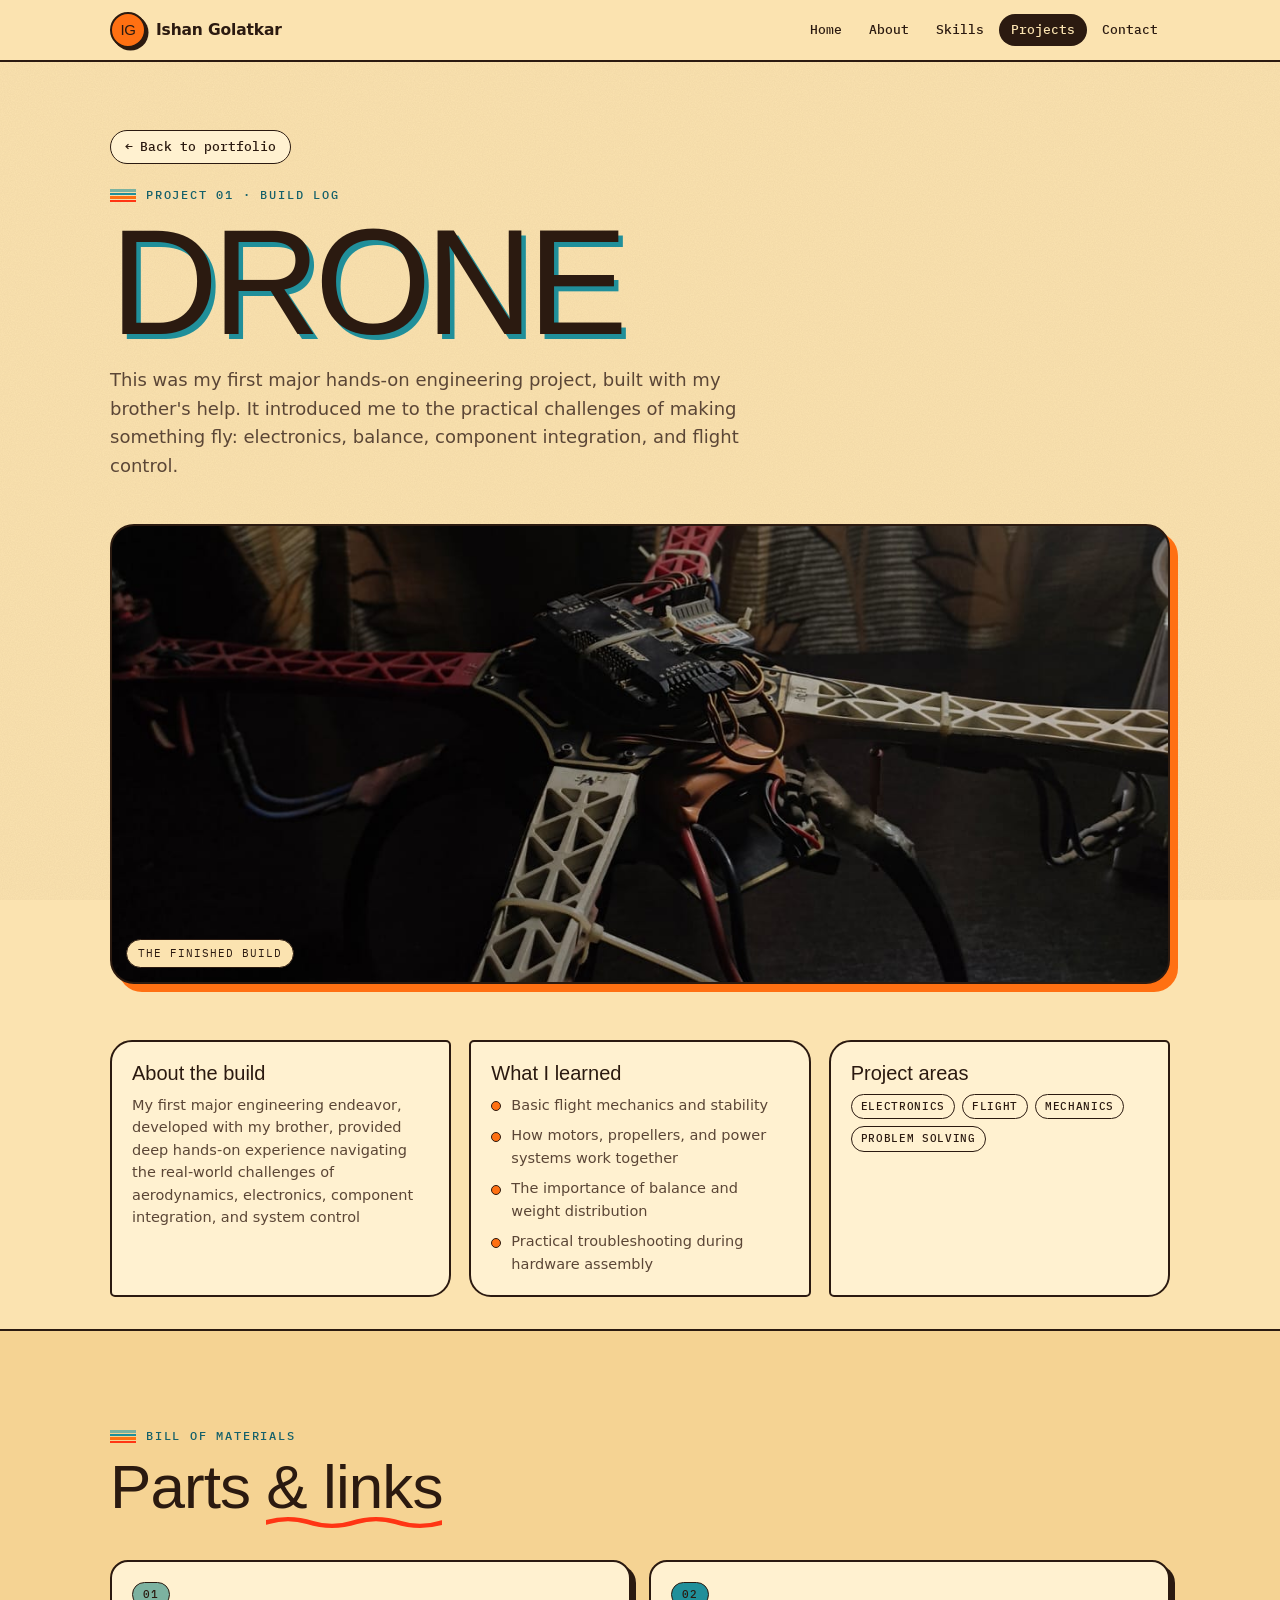
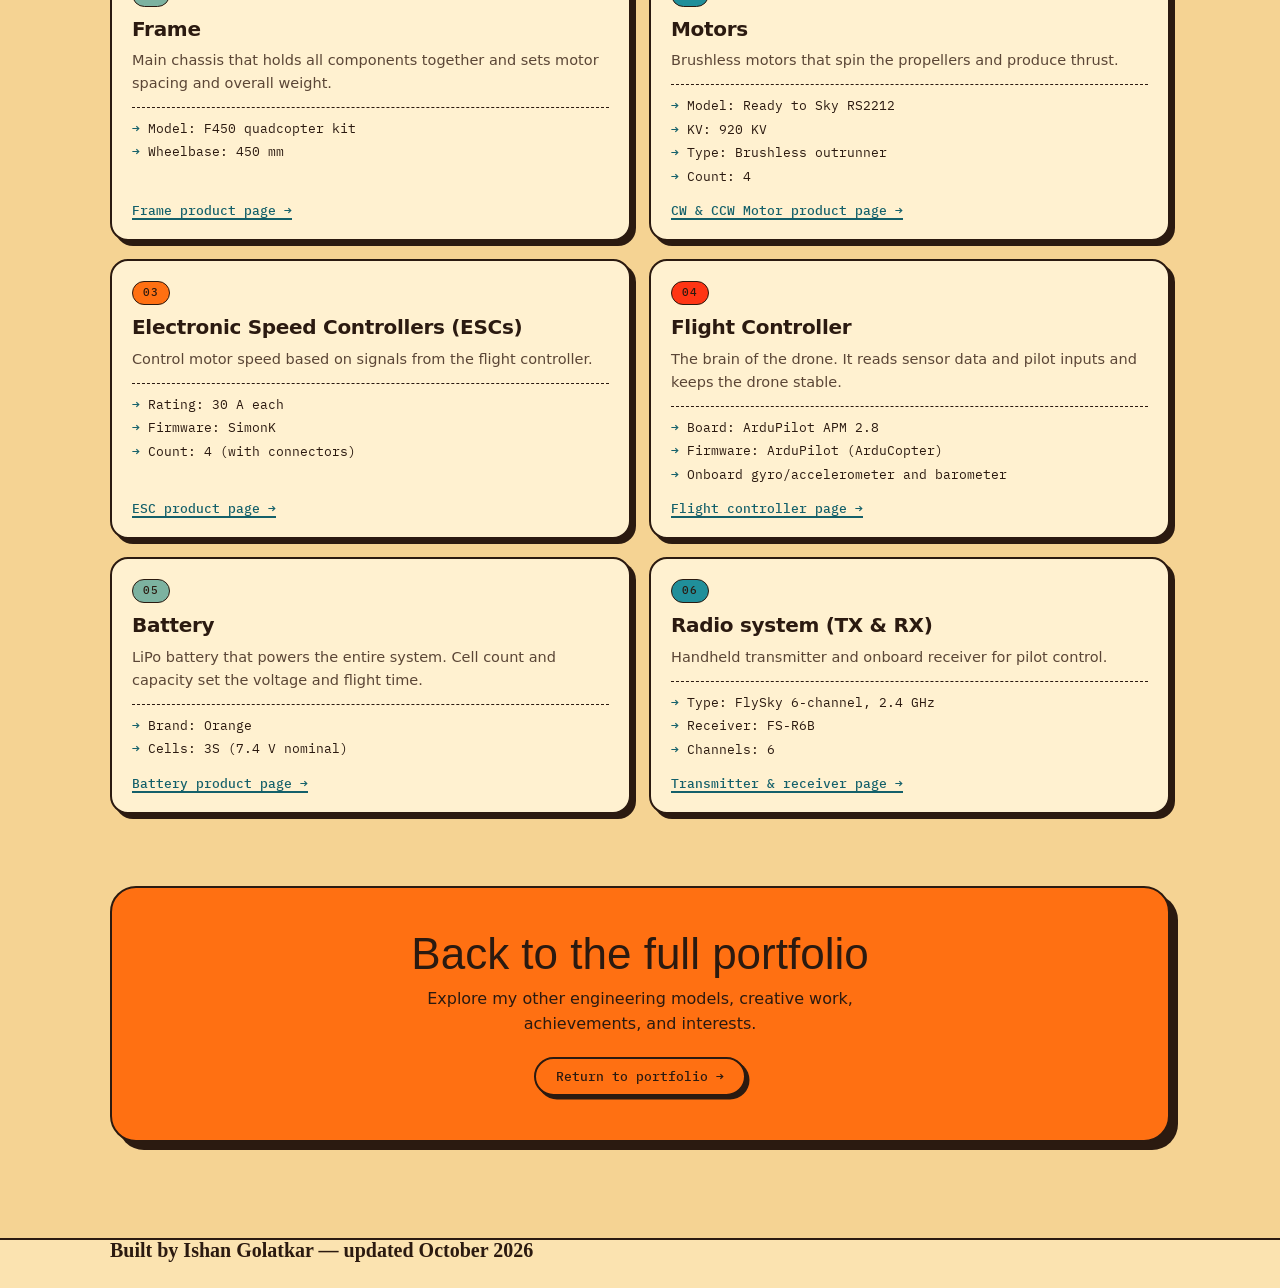
==== commit 0dceb7eb: "Refactor drone.html for improved layout and styling Updated HTML structure and styling for the drone" ====
--- a/drone.html
+++ b/drone.html
@@ -5,11 +5,11 @@
   <meta name="viewport" content="width=device-width, initial-scale=1.0">
   <title>Drone Project — Ishan Golatkar</title>
   <meta name="description" content="Ishan Golatkar's drone build: an F450 quadcopter with an ArduPilot APM 2.8 flight controller, with the full parts list and links.">
-  <meta name="theme-color" content="#FBE3B0">
+  <meta name="theme-color" content="#0A1330">
   <script>document.documentElement.classList.add('js');</script>
   <link rel="preconnect" href="https://fonts.googleapis.com">
   <link rel="preconnect" href="https://fonts.gstatic.com" crossorigin>
-  <link href="https://fonts.googleapis.com/css2?family=Archivo+Black&family=Caveat:wght@600&family=IBM+Plex+Mono:wght@400;500&family=Space+Grotesk:wght@400;500;700&display=swap" rel="stylesheet">
+  <link href="https://fonts.googleapis.com/css2?family=IBM+Plex+Mono:wght@400;500&family=Inter+Tight:wght@400;500;600&family=Instrument+Serif:ital@0;1&display=swap" rel="stylesheet">
   <link rel="stylesheet" href="style.css">
   <script src="script.js" defer></script>
 </head>
@@ -43,50 +43,60 @@
 
   <section class="proj-hero">
     <div class="wrap">
-      <a class="crumb reveal" href="index.html"><span aria-hidden="true">&larr;</span> Back to portfolio</a>
-      <div class="eyebrow reveal">Project 01 · Build Log</div>
-      <h1 class="reveal" style="--d:.05s">Drone</h1>
-      <p class="intro reveal" style="--d:.1s">This was my first major hands-on engineering project, built with my brother's help. It introduced me to the practical challenges of making something fly: electronics, balance, component integration, and flight control.</p>
+      <div class="proj-head grid">
+        <div class="proj-head-main">
+          <a class="crumb reveal" href="index.html"><span aria-hidden="true">&larr;</span> Back to portfolio</a>
+          <div class="eyebrow reveal">Project 01 · Build Log</div>
+          <h1 class="reveal" style="--d:.05s">Drone</h1>
+        </div>
+        <div class="proj-head-side">
+          <p class="intro reveal" style="--d:.1s">This was my first major hands-on engineering project, built with my brother's help. It introduced me to the practical challenges of making something fly: electronics, balance, component integration, and flight control.</p>
+        </div>
+      </div>
 
-      <figure class="proj-shot reveal" style="--d:.15s">
-        <img src="DronePic1.jpeg" width="1204" height="1600" fetchpriority="high"
-             alt="The assembled drone: a red and white quadcopter frame with the flight controller mounted in the centre, photographed in low light">
-        <figcaption>The finished build</figcaption>
-      </figure>
+      <div class="proj-layout grid">
+        <figure class="proj-shot reveal" style="--d:.15s">
+          <img src="DronePic1.jpeg" width="1204" height="1600" fetchpriority="high"
+               alt="The assembled drone: a red and white quadcopter frame with the flight controller mounted in the centre, photographed in low light">
+          <figcaption>The finished build</figcaption>
+        </figure>
 
-      <div class="details-grid">
-        <article class="detail reveal">
-          <h2>About the build</h2>
-          <p>My first major engineering endeavor, developed with my brother, provided deep hands-on experience navigating the real-world challenges of aerodynamics, electronics, component integration, and system control</p>
-        </article>
+        <div class="details-grid">
+          <article class="detail reveal">
+            <h2>About the build</h2>
+            <p>My first major engineering endeavor, developed with my brother, provided deep hands-on experience navigating the real-world challenges of aerodynamics, electronics, component integration, and system control</p>
+          </article>
 
-        <article class="detail reveal" style="--d:.07s">
-          <h2>What I learned</h2>
-          <ul>
-            <li>Basic flight mechanics and stability</li>
-            <li>How motors, propellers, and power systems work together</li>
-            <li>The importance of balance and weight distribution</li>
-            <li>Practical troubleshooting during hardware assembly</li>
-          </ul>
-        </article>
+          <article class="detail reveal" style="--d:.07s">
+            <h2>What I learned</h2>
+            <ul>
+              <li>Basic flight mechanics and stability</li>
+              <li>How motors, propellers, and power systems work together</li>
+              <li>The importance of balance and weight distribution</li>
+              <li>Practical troubleshooting during hardware assembly</li>
+            </ul>
+          </article>
 
-        <article class="detail reveal" style="--d:.14s">
-          <h2>Project areas</h2>
-          <ul class="tags">
-            <li class="tag">Electronics</li>
-            <li class="tag">Flight</li>
-            <li class="tag">Mechanics</li>
-            <li class="tag">Problem Solving</li>
-          </ul>
-        </article>
+          <article class="detail reveal" style="--d:.14s">
+            <h2>Project areas</h2>
+            <ul class="tags">
+              <li class="tag">Electronics</li>
+              <li class="tag">Flight</li>
+              <li class="tag">Mechanics</li>
+              <li class="tag">Problem Solving</li>
+            </ul>
+          </article>
+        </div>
       </div>
     </div>
   </section>
 
   <section class="section section--alt" id="parts" aria-labelledby="parts-title">
     <div class="wrap">
-      <div class="eyebrow reveal">Bill of Materials</div>
-      <h2 class="section-title reveal" id="parts-title">Parts <span class="squiggle">&amp; links</span></h2>
+      <div class="parts-head">
+        <div class="eyebrow reveal">Bill of Materials</div>
+        <h2 class="section-title reveal" id="parts-title">Parts <span class="squiggle">&amp; links</span></h2>
+      </div>
 
       <div class="parts-grid">
         <article class="part reveal">
@@ -161,28 +171,28 @@
         </article>
       </div>
 
-      <div class="back-panel reveal" data-cursor-theme="orange">
-        <h2>Back to the full portfolio</h2>
-        <p>Explore my other engineering models, creative work, achievements, and interests.</p>
-        <a class="btn btn--dark" href="index.html">Return to portfolio <span class="arrow" aria-hidden="true">&rarr;</span></a>
+      <div class="back-panel reveal">
+        <div>
+          <h2>Back to the full portfolio</h2>
+          <p>Explore my other engineering models, creative work, achievements, and interests.</p>
+        </div>
+        <a class="btn" href="index.html">Return to portfolio <span class="arrow" aria-hidden="true">&rarr;</span></a>
       </div>
     </div>
   </section>
 
 </main>
 
-<footer class="site-footer" style="padding-top:clamp(30px,4.5vw,54px)">
+<footer class="site-footer">
   <div class="wrap">
-    <div class="footer-stripes" aria-hidden="true"><i></i><i></i><i></i><i></i></div>
     <div class="footer-inner">
       <p>Built by Ishan Golatkar — updated October 2026</p>
-      <p></p>
     </div>
   </div>
 </footer>
 
 <button class="to-top" type="button" aria-label="Back to top">
-  <svg viewBox="0 0 24 24" fill="none" stroke="currentColor" stroke-width="3" stroke-linecap="round" stroke-linejoin="round" aria-hidden="true"><path d="M12 20V5M5 11l7-7 7 7"/></svg>
+  <svg viewBox="0 0 24 24" fill="none" stroke="currentColor" stroke-width="2" stroke-linecap="square" stroke-linejoin="miter" aria-hidden="true"><path d="M12 20V5M5 11l7-7 7 7"/></svg>
 </button>
 
 </body>
